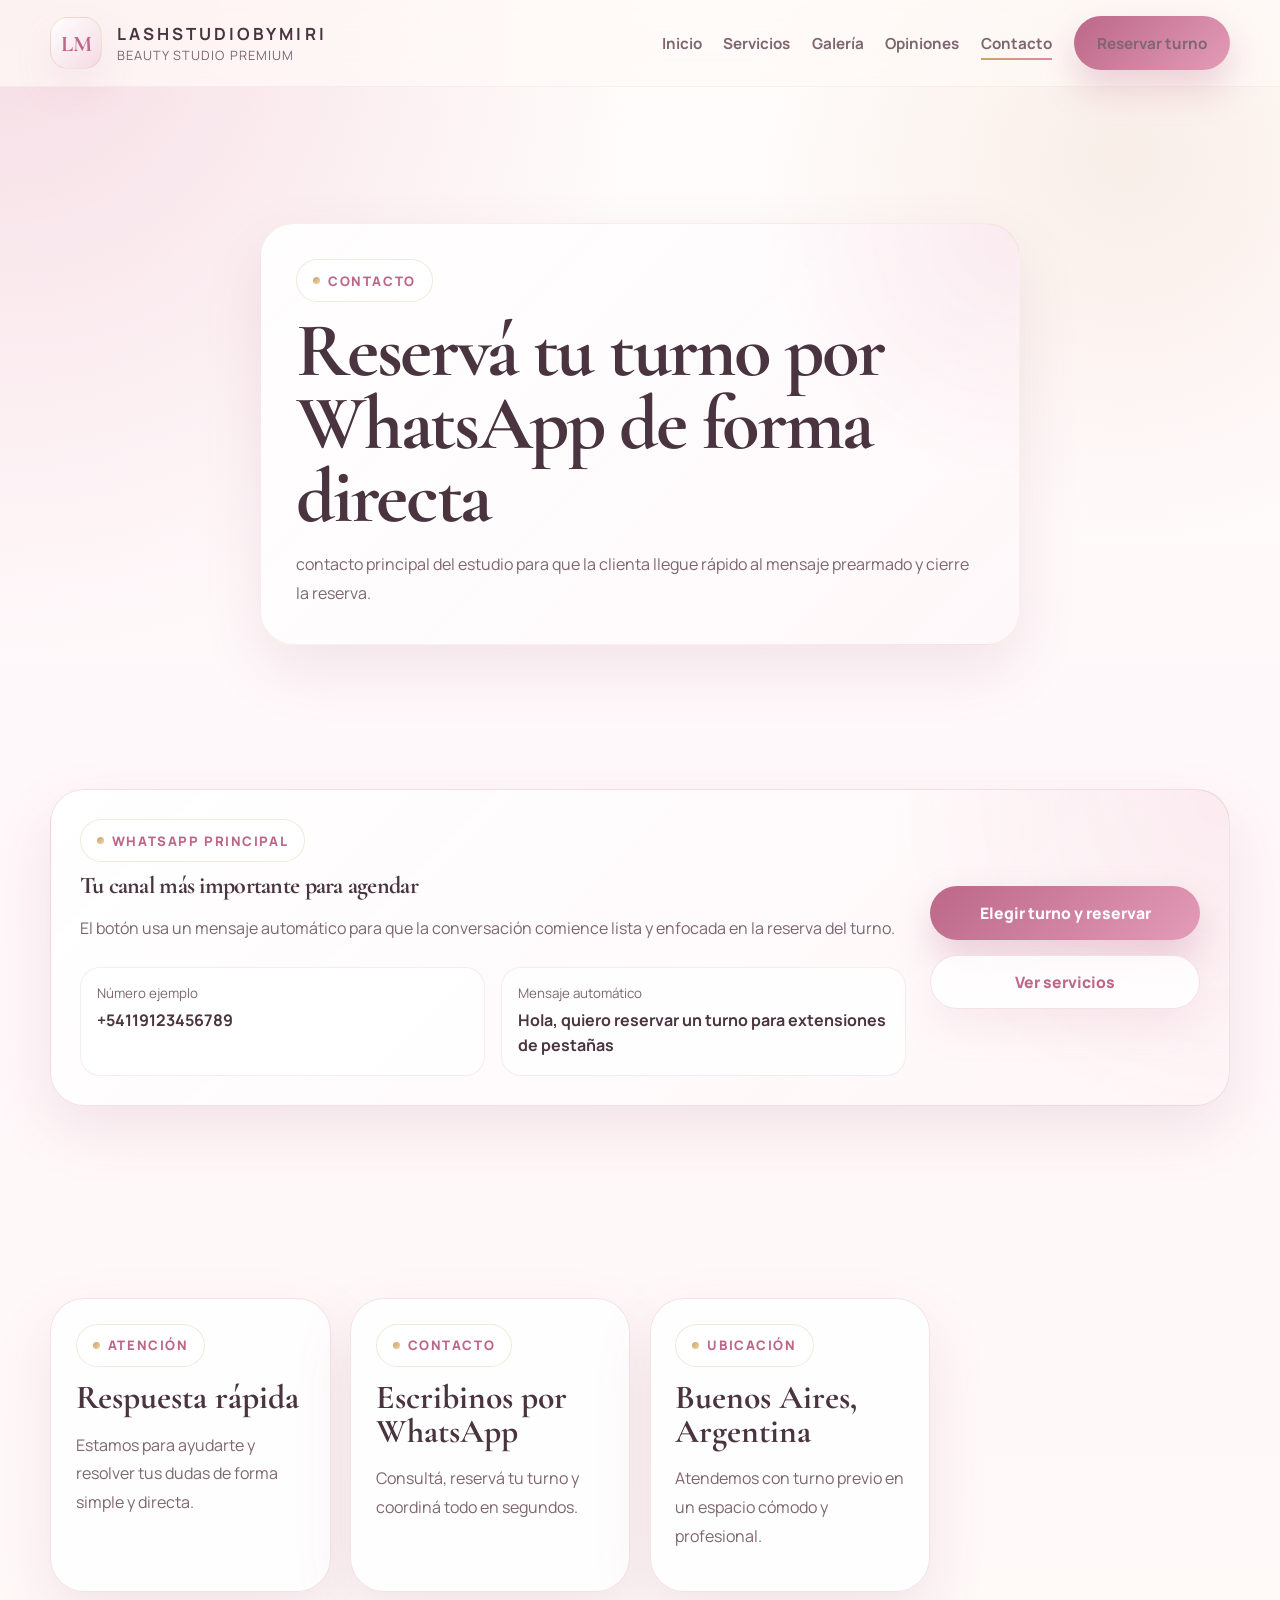
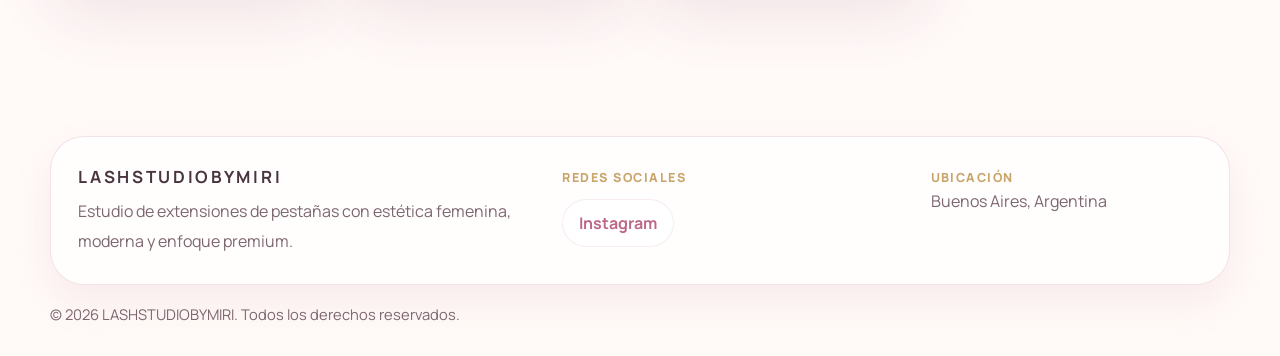
==== contacto.html @ 4b609d0f "Add files via upload" ====
<!DOCTYPE html>
<html lang="es">
<head>
  <meta charset="UTF-8">
  <meta name="viewport" content="width=device-width, initial-scale=1.0">
  <title>LASHSTUDIOBYMIRI | Contacto</title>
  <meta name="description" content="Contacto de LASHSTUDIOBYMIRI con WhatsApp, mensaje automático y datos editables.">
  <link rel="preconnect" href="https://fonts.googleapis.com">
  <link rel="preconnect" href="https://fonts.gstatic.com" crossorigin>
  <link href="https://fonts.googleapis.com/css2?family=Cormorant+Garamond:wght@500;600;700&family=Manrope:wght@400;500;600;700;800&display=swap" rel="stylesheet">
  <link rel="stylesheet" href="style.css">
</head>
<body data-page="contacto">
  <div class="site-shell">
    <header class="header">
      <div class="container header-bar">
        <a class="brand" href="index.html" aria-label="Ir al inicio de LASHSTUDIOBYMIRI">
          <span class="brand-mark">LM</span>
          <span class="brand-copy">
            <strong>LASHSTUDIOBYMIRI</strong>
            <small>Beauty studio premium</small>
          </span>
        </a>

        <button class="menu-toggle" type="button" aria-expanded="false" aria-controls="main-nav" aria-label="Abrir menú">
          <span></span>
          <span></span>
          <span></span>
        </button>

        <nav class="nav" id="main-nav">
          <a data-nav="inicio" href="index.html">Inicio</a>
          <a data-nav="servicios" href="servicios.html">Servicios</a>
          <a data-nav="galeria" href="galeria.html">Galería</a>
          <a data-nav="opiniones" href="opiniones.html">Opiniones</a>
          <a data-nav="contacto" href="contacto.html">Contacto</a>
          <a class="button button-primary" href="reservar.html">Reservar turno</a>
        </nav>
      </div>
    </header>

    <main>
      <section class="page-hero">
        <div class="container page-hero-content reveal">
          <span class="eyebrow">Contacto</span>
          <h1>Reservá tu turno por WhatsApp de forma directa</h1>
          <p>Esta página concentra el contacto principal del estudio para que la clienta llegue rápido al mensaje prearmado y cierre la reserva.</p>
        </div>
      </section>

      <section class="section">
        <div class="container">
          <div class="contact-card reveal">
            <div class="contact-copy">
              <span class="eyebrow">WhatsApp principal</span>
              <h2>Tu canal más importante para agendar</h2>
              <p>El botón usa un mensaje automático para que la conversación comience lista y enfocada en la reserva del turno.</p>
              <div class="contact-meta">
                <div>
                  <small>Número editable</small>
                  <strong id="display-number">+54 9 11 0000 0000</strong>
                </div>
                <div>
                  <small>Mensaje automático</small>
                  <strong>Hola, quiero reservar un turno para extensiones de pestañas</strong>
                </div>
              </div>
            </div>

            <div class="contact-actions">
              <a class="button button-primary" href="reservar.html">Elegir turno y reservar</a>
              <a class="button button-secondary" href="servicios.html">Ver servicios</a>
            </div>
          </div>
        </div>
      </section>

      <section class="section">
        <div class="container info-grid">
          <article class="info-card reveal">
            <span class="eyebrow">Atención</span>
            <h2>Respuesta simple y directa</h2>
            <p>La clienta llega a una única acción clara: escribir por WhatsApp para consultar o reservar.</p>
          </article>
          <article class="info-card reveal">
            <span class="eyebrow">Datos</span>
            <h2>Número editable</h2>
            <p>Cuando tengas tu número real, se cambia una sola vez en el archivo JavaScript y se actualiza en todo el sitio.</p>
          </article>
          <article class="info-card reveal">
            <span class="eyebrow">Ubicación</span>
            <h2>Buenos Aires, Argentina</h2>
            <p>Podés reemplazar este texto por tu dirección exacta o zona de atención cuando quieras.</p>
          </article>
        </div>
      </section>
    </main>

    <footer class="footer">
      <div class="container footer-grid">
        <div>
          <strong class="footer-brand">LASHSTUDIOBYMIRI</strong>
          <p>Estudio de extensiones de pestañas con estética femenina, moderna y enfoque premium.</p>
        </div>
        <div>
          <span class="footer-label">Redes sociales</span>
          <div class="social-links">
            <a href="https://www.instagram.com/lashstudio.miri?utm_source=ig_web_button_share_sheet&igsh=ZDNlZDc0MzIxNw==" target="_blank" rel="noreferrer">Instagram</a>
          </div>
        </div>
        <div>
          <span class="footer-label">Ubicación</span>
          <p>Buenos Aires, Argentina</p>
        </div>
      </div>
      <div class="container footer-bottom">
        <span>© 2026 LASHSTUDIOBYMIRI. Todos los derechos reservados.</span>
      </div>
    </footer>
  </div>

  <script src="script.js"></script>
</body>
</html>
---- style.css ----
:root {
  --background: #fffaf7;
  --background-soft: #fff5f7;
  --surface: rgba(255, 255, 255, 0.8);
  --surface-strong: #ffffff;
  --surface-soft: rgba(255, 246, 248, 0.88);
  --primary: #d98aa7;
  --primary-strong: #bc6788;
  --primary-soft: #f4d7e1;
  --nude: #f0d9cb;
  --nude-strong: #d5b4a3;
  --gold: #c9a56a;
  --gold-soft: rgba(201, 165, 106, 0.18);
  --text: #49343f;
  --muted: #7d6670;
  --border: rgba(188, 103, 136, 0.18);
  --shadow: 0 24px 60px rgba(146, 82, 106, 0.12);
  --shadow-soft: 0 18px 40px rgba(184, 112, 139, 0.1);
  --radius-xl: 34px;
  --radius-lg: 26px;
  --radius-md: 20px;
  --radius-sm: 16px;
  --container: 1180px;
}

* {
  box-sizing: border-box;
}

html {
  scroll-behavior: smooth;
}

body {
  margin: 0;
  font-family: "Manrope", Arial, sans-serif;
  color: var(--text);
  background:
    radial-gradient(circle at top left, rgba(244, 215, 225, 0.85), transparent 28%),
    radial-gradient(circle at right 12% top 8%, rgba(240, 217, 203, 0.4), transparent 18%),
    linear-gradient(180deg, #fffdfb 0%, #fff7fa 46%, #fffaf7 100%);
}

img {
  display: block;
  max-width: 100%;
}

a {
  color: inherit;
  text-decoration: none;
}

button,
input,
textarea,
select {
  font: inherit;
}

button {
  border: 0;
  background: none;
  cursor: pointer;
}

.site-shell {
  min-height: 100vh;
  overflow: hidden;
}

.container {
  width: min(calc(100% - 2rem), var(--container));
  margin: 0 auto;
}

.section {
  padding: 6rem 0;
  position: relative;
}

.reveal {
  opacity: 0;
  transform: translateY(32px);
  transition: opacity 0.8s ease, transform 0.8s ease;
}

.reveal.is-visible {
  opacity: 1;
  transform: translateY(0);
}

.eyebrow {
  display: inline-flex;
  align-items: center;
  gap: 0.5rem;
  padding: 0.72rem 1rem;
  border-radius: 999px;
  background: rgba(255, 255, 255, 0.68);
  border: 1px solid rgba(201, 165, 106, 0.24);
  color: var(--primary-strong);
  font-size: 0.82rem;
  font-weight: 800;
  letter-spacing: 0.12em;
  text-transform: uppercase;
  backdrop-filter: blur(10px);
}

.eyebrow::before {
  content: "";
  width: 7px;
  height: 7px;
  border-radius: 50%;
  background: linear-gradient(135deg, var(--gold) 0%, #f0d4a0 100%);
}

.section-heading {
  max-width: 700px;
  margin-bottom: 2.5rem;
}

.section-heading h2,
.hero-copy h1,
.hero-card h2,
.testimonials-header h3,
.about-copy h2,
.contact-copy h2 {
  margin: 0.8rem 0 1rem;
  font-family: "Cormorant Garamond", serif;
  font-weight: 700;
  line-height: 0.95;
  letter-spacing: -0.03em;
}

.section-heading h2 {
  font-size: clamp(2.2rem, 5vw, 4rem);
}

.section-heading p,
.hero-lead,
.hero-card p,
.service-card p,
.testimonial p,
.about-copy p,
.about-card p,
.contact-copy p,
.footer p {
  margin: 0;
  color: var(--muted);
  line-height: 1.85;
}

.button {
  display: inline-flex;
  align-items: center;
  justify-content: center;
  gap: 0.6rem;
  min-height: 54px;
  padding: 0.95rem 1.45rem;
  border-radius: 999px;
  font-size: 0.98rem;
  font-weight: 800;
  transition: transform 0.25s ease, box-shadow 0.25s ease, border-color 0.25s ease, background 0.25s ease;
}

.button:hover {
  transform: translateY(-3px);
}

.button-primary {
  color: #fff;
  background: linear-gradient(135deg, var(--primary-strong) 0%, #e39cb7 100%);
  box-shadow: 0 18px 36px rgba(188, 103, 136, 0.28);
}

.button-secondary {
  color: var(--primary-strong);
  background: rgba(255, 255, 255, 0.82);
  border: 1px solid var(--border);
  box-shadow: var(--shadow-soft);
}

.header {
  position: sticky;
  top: 0;
  z-index: 50;
  backdrop-filter: blur(18px);
  background: rgba(255, 250, 247, 0.72);
  border-bottom: 1px solid rgba(188, 103, 136, 0.08);
}

.header-bar {
  display: flex;
  align-items: center;
  justify-content: space-between;
  gap: 1.5rem;
  min-height: 86px;
}

.brand {
  display: inline-flex;
  align-items: center;
  gap: 0.95rem;
  flex-shrink: 0;
}

.brand-mark {
  width: 52px;
  height: 52px;
  border-radius: 18px;
  display: grid;
  place-items: center;
  background: linear-gradient(135deg, rgba(255, 255, 255, 0.9), rgba(244, 215, 225, 0.88));
  border: 1px solid rgba(201, 165, 106, 0.24);
  box-shadow: var(--shadow-soft);
  font-family: "Cormorant Garamond", serif;
  font-size: 1.4rem;
  font-weight: 700;
  color: var(--primary-strong);
}

.brand-copy {
  display: inline-flex;
  flex-direction: column;
  gap: 0.12rem;
}

.brand-copy strong {
  font-size: 1.05rem;
  letter-spacing: 0.18em;
}

.brand-copy small {
  color: var(--muted);
  font-size: 0.8rem;
  letter-spacing: 0.08em;
  text-transform: uppercase;
}

.nav {
  display: flex;
  align-items: center;
  gap: 1.35rem;
}

.nav a {
  position: relative;
  font-size: 0.95rem;
  font-weight: 700;
  color: var(--muted);
}

.nav > a:not(.button)::after {
  content: "";
  position: absolute;
  left: 0;
  bottom: -0.4rem;
  width: 100%;
  height: 2px;
  transform: scaleX(0);
  transform-origin: left;
  background: linear-gradient(90deg, var(--gold) 0%, var(--primary) 100%);
  transition: transform 0.25s ease;
}

.nav > a:not(.button):hover::after,
.nav > a:not(.button).active::after {
  transform: scaleX(1);
}

.menu-toggle {
  display: none;
  width: 52px;
  height: 52px;
  border-radius: 18px;
  align-items: center;
  justify-content: center;
  flex-direction: column;
  gap: 0.28rem;
  background: rgba(255, 255, 255, 0.82);
  border: 1px solid var(--border);
  box-shadow: var(--shadow-soft);
}

.menu-toggle span {
  width: 18px;
  height: 2px;
  border-radius: 999px;
  background: var(--text);
  transition: transform 0.25s ease, opacity 0.25s ease;
}

.menu-toggle.is-open span:nth-child(1) {
  transform: translateY(6px) rotate(45deg);
}

.menu-toggle.is-open span:nth-child(2) {
  opacity: 0;
}

.menu-toggle.is-open span:nth-child(3) {
  transform: translateY(-6px) rotate(-45deg);
}

.hero {
  min-height: 100vh;
  display: flex;
  align-items: center;
  padding: 8rem 0 5rem;
  position: relative;
  overflow: hidden;
}

.hero-collage {
  position: absolute;
  inset: 0;
  display: grid;
  grid-template-columns: repeat(3, 1fr);
  grid-template-rows: repeat(2, 1fr);
  gap: 2px;
  background-color: #27171f;
}

.collage-item {
  background-size: cover;
  background-position: center;
  background-repeat: no-repeat;
  transition: transform 0.3s ease;
  position: relative;
  filter: sepia(0.2) saturate(1.1) brightness(0.9);
}

.collage-item-1 { grid-column: span 1; grid-row: span 1; background-image: url("https://images.unsplash.com/photo-1519415943484-9fa1873496d4?auto=format&fit=crop&w=800&q=80"); }
.collage-item-2 { grid-column: span 1; grid-row: span 1; background-image: url("https://images.unsplash.com/photo-1517841905240-472988babdf9?auto=format&fit=crop&w=800&q=80"); }
.collage-item-3 { grid-column: span 1; grid-row: span 2; background-image: url("https://images.unsplash.com/photo-1515377905703-c4788e51af15?auto=format&fit=crop&w=800&q=80"); }
.collage-item-4 { grid-column: span 1; grid-row: span 1; background-image: url("https://images.unsplash.com/photo-1515886657613-9f3515b0c78f?auto=format&fit=crop&w=800&q=80"); }
.collage-item-5 { grid-column: span 1; grid-row: span 1; background-image: url("https://images.unsplash.com/photo-1487412912498-0447578fcca8?auto=format&fit=crop&w=800&q=80"); }
.collage-item-6 { grid-column: span 1; grid-row: span 1; background-image: url("https://images.unsplash.com/photo-1526047932273-341f2a7631f9?auto=format&fit=crop&w=800&q=80"); }

/* Diseño móvil del collage */
@media (max-width: 860px) {
  .hero-collage {
    grid-template-columns: 1fr 1fr;
    grid-template-rows: repeat(3, 1fr);
  }
  .collage-item-3 { grid-column: span 1; grid-row: span 1; }
  .collage-item-6 { display: none; }
}

.hero-overlay {
  position: absolute;
  inset: 0;
  background: linear-gradient(90deg, rgba(39, 23, 31, 0.75) 0%, rgba(39, 23, 31, 0.5) 45%, rgba(39, 23, 31, 0.3) 100%);
  z-index: 1;
}

.editing-mode .hero-overlay,
.editing-mode .hero::after {
  pointer-events: none;
}

.hero::after {
  content: "";
  position: absolute;
  inset: auto 0 0;
  height: 180px;
  background: linear-gradient(180deg, rgba(255, 250, 247, 0) 0%, var(--background) 100%);
  z-index: 2;
}

.hero-layout {
  width: min(calc(100% - 2rem), var(--container));
  position: relative;
  z-index: 3;
  display: grid;
  grid-template-columns: minmax(0, 1.05fr) minmax(360px, 0.95fr);
  gap: 2rem;
  align-items: center;
}

.hero-copy {
  color: #ffffff;
  max-width: 650px;
}

.hero-copy .eyebrow {
  color: #fff7fb;
  background: rgba(255, 255, 255, 0.12);
  border-color: rgba(255, 255, 255, 0.18);
}

.hero-copy h1 {
  font-size: clamp(3rem, 7vw, 6rem);
}

.hero-lead {
  font-size: 1.06rem;
  color: rgba(255, 247, 252, 0.9);
  max-width: 620px;
}

.hero-actions {
  display: flex;
  gap: 0.9rem;
  flex-wrap: wrap;
  margin: 2rem 0;
}

.hero-highlights {
  display: grid;
  grid-template-columns: repeat(3, minmax(0, 1fr));
  gap: 1rem;
}

.hero-highlights article,
.hero-card {
  backdrop-filter: blur(12px);
}

.hero-highlights article {
  padding: 1.2rem;
  border-radius: var(--radius-md);
  background: rgba(255, 255, 255, 0.12);
  border: 1px solid rgba(255, 255, 255, 0.14);
  box-shadow: 0 16px 36px rgba(26, 12, 18, 0.12);
}

.hero-highlights strong {
  display: block;
  margin-bottom: 0.35rem;
  font-size: 1rem;
}

.hero-highlights span {
  color: rgba(255, 245, 249, 0.88);
  line-height: 1.65;
  font-size: 0.92rem;
}

.hero-panel {
  display: flex;
  justify-content: flex-end;
}

.card-glass {
  width: min(100%, 470px);
  padding: 1.6rem;
  border-radius: var(--radius-xl);
  background: rgba(255, 251, 253, 0.76);
  border: 1px solid rgba(255, 255, 255, 0.58);
  box-shadow: 0 30px 80px rgba(61, 34, 45, 0.18);
}

.card-kicker,
.service-tag,
.mini-label,
.footer-label {
  display: inline-flex;
  align-items: center;
  gap: 0.45rem;
  color: var(--gold);
  font-size: 0.78rem;
  font-weight: 800;
  letter-spacing: 0.12em;
  text-transform: uppercase;
}

.hero-card h2 {
  font-size: clamp(2rem, 4vw, 3.1rem);
}

.hero-card-grid {
  display: grid;
  grid-template-columns: repeat(2, minmax(0, 1fr));
  gap: 1rem;
  margin-top: 1.5rem;
}

.hero-card-grid div {
  padding: 1rem;
  border-radius: var(--radius-md);
  background: rgba(255, 255, 255, 0.82);
  border: 1px solid rgba(188, 103, 136, 0.1);
}

.hero-card-grid strong {
  display: block;
  margin-bottom: 0.3rem;
  font-size: 1.1rem;
  color: var(--primary-strong);
}

.hero-card-grid span {
  color: var(--muted);
  line-height: 1.6;
  font-size: 0.92rem;
}

.services-grid {
  display: grid;
  grid-template-columns: repeat(4, minmax(0, 1fr));
  gap: 1.25rem;
}

.service-card,
.testimonial,
.about-card,
.contact-card,
.testimonials-card {
  border-radius: var(--radius-xl);
  background: rgba(255, 255, 255, 0.84);
  border: 1px solid var(--border);
  box-shadow: var(--shadow);
}

.service-card {
  padding: 1.6rem;
  display: flex;
  flex-direction: column;
  gap: 1rem;
  min-height: 100%;
  transition: transform 0.25s ease, box-shadow 0.25s ease, border-color 0.25s ease;
}

.service-card:hover,
.gallery-item:hover,
.about-card:hover {
  transform: translateY(-6px);
  box-shadow: 0 28px 56px rgba(146, 82, 106, 0.16);
}

.service-card h3,
.about-card h3 {
  margin: 0;
  font-family: "Cormorant Garamond", serif;
  font-size: 2rem;
  line-height: 1.1;
  overflow-wrap: break-word;
  word-wrap: break-word;
  hyphens: auto;
}

.service-price {
  margin-top: auto;
  font-size: 2rem;
  font-family: "Cormorant Garamond", serif;
  color: var(--primary-strong);
}

.gallery-section {
  background: linear-gradient(180deg, rgba(255, 246, 248, 0.36) 0%, rgba(255, 250, 247, 0) 100%);
}

.gallery-grid {
  display: grid;
  grid-template-columns: repeat(4, minmax(0, 1fr));
  grid-auto-rows: 220px;
  gap: 1rem;
}

.gallery-item {
  position: relative;
  overflow: hidden;
  border-radius: 28px;
  border: 1px solid rgba(201, 165, 106, 0.14);
  box-shadow: var(--shadow-soft);
  transition: transform 0.3s ease, box-shadow 0.3s ease;
}

.gallery-item img {
  width: 100%;
  height: 100%;
  object-fit: cover;
  transition: transform 0.45s ease;
}

.gallery-item::after {
  content: "";
  position: absolute;
  inset: 0;
  background: linear-gradient(180deg, rgba(42, 25, 33, 0.04), rgba(42, 25, 33, 0.56));
}

.gallery-item figcaption {
  position: absolute;
  left: 1.2rem;
  bottom: 1.2rem;
  z-index: 1;
  color: #ffffff;
  font-weight: 700;
  letter-spacing: 0.04em;
}

.gallery-item:hover img {
  transform: scale(1.06);
}

.gallery-tall {
  grid-row: span 2;
}

.gallery-wide {
  grid-column: span 2;
}

.opinions-section {
  padding-top: 5rem;
}

.testimonials-card {
  padding: 1.5rem;
  overflow: hidden;
}

.testimonials-header {
  display: flex;
  align-items: end;
  justify-content: space-between;
  gap: 1rem;
  margin-bottom: 1.5rem;
}

.testimonials-header h3 {
  font-size: clamp(2rem, 4vw, 3rem);
}

.slider-controls {
  display: flex;
  gap: 0.75rem;
}

.slider-button {
  width: 52px;
  height: 52px;
  border-radius: 18px;
  background: rgba(255, 255, 255, 0.88);
  border: 1px solid var(--border);
  color: var(--primary-strong);
  box-shadow: var(--shadow-soft);
  font-size: 1.2rem;
}

.testimonials-viewport {
  overflow: hidden;
}

.testimonials-track {
  display: grid;
  grid-auto-flow: column;
  grid-auto-columns: calc((100% - 2rem) / 3);
  gap: 1rem;
  transition: transform 0.45s ease;
}

.testimonial {
  padding: 1.45rem;
  min-height: 100%;
}

.testimonial p {
  margin-bottom: 1rem;
  color: var(--text);
}

.testimonial strong {
  color: var(--primary-strong);
  font-size: 1rem;
}

.about-grid {
  display: grid;
  grid-template-columns: 0.9fr 1.1fr;
  gap: 1.4rem;
  align-items: start;
}

.about-features {
  display: grid;
  grid-template-columns: repeat(3, minmax(0, 1fr));
  gap: 1rem;
}

.about-card {
  padding: 1.6rem;
  display: flex;
  flex-direction: column;
  gap: 0.8rem;
  min-height: 100%;
  transition: transform 0.25s ease, box-shadow 0.25s ease;
}

.contact-section {
  padding-top: 4rem;
}

.contact-card {
  display: grid;
  grid-template-columns: 1fr auto;
  gap: 1.5rem;
  align-items: center;
  padding: 1.8rem;
  background:
    radial-gradient(circle at top right, rgba(244, 215, 225, 0.4), transparent 28%),
    linear-gradient(135deg, rgba(255, 255, 255, 0.92), rgba(255, 245, 247, 0.9));
}

.contact-meta {
  display: grid;
  grid-template-columns: repeat(2, minmax(0, 1fr));
  gap: 1rem;
  margin-top: 1.5rem;
}

.contact-meta div {
  padding: 1rem;
  border-radius: var(--radius-md);
  background: rgba(255, 255, 255, 0.78);
  border: 1px solid rgba(188, 103, 136, 0.12);
}

.contact-meta small {
  display: block;
  margin-bottom: 0.35rem;
  color: var(--muted);
}

.contact-meta strong {
  display: block;
  line-height: 1.6;
}

.contact-actions {
  display: flex;
  flex-direction: column;
  gap: 0.9rem;
  min-width: 270px;
}

.footer {
  padding: 3rem 0 2rem;
}

.footer-grid {
  display: grid;
  grid-template-columns: 1.2fr 0.9fr 0.7fr;
  gap: 1.2rem;
  padding: 1.7rem;
  border-radius: var(--radius-xl);
  background: rgba(255, 255, 255, 0.78);
  border: 1px solid var(--border);
  box-shadow: var(--shadow-soft);
}

.footer-brand {
  display: block;
  margin-bottom: 0.6rem;
  font-size: 1.05rem;
  letter-spacing: 0.16em;
}

.social-links {
  display: flex;
  flex-wrap: wrap;
  gap: 0.75rem;
  margin-top: 0.75rem;
}

.social-links a {
  padding: 0.75rem 1rem;
  border-radius: 999px;
  background: rgba(255, 255, 255, 0.88);
  border: 1px solid rgba(188, 103, 136, 0.12);
  color: var(--primary-strong);
  font-weight: 700;
}

.footer-bottom {
  padding-top: 1.2rem;
  color: var(--muted);
  font-size: 0.92rem;
}

.page-hero {
  padding: 8.5rem 0 3rem;
}

.page-hero-content {
  max-width: 760px;
  padding: 2.2rem;
  border-radius: var(--radius-xl);
  background:
    radial-gradient(circle at top right, rgba(244, 215, 225, 0.45), transparent 30%),
    linear-gradient(135deg, rgba(255, 255, 255, 0.92), rgba(255, 247, 249, 0.9));
  border: 1px solid rgba(201, 165, 106, 0.14);
  box-shadow: var(--shadow);
}

.page-hero-content h1 {
  margin: 0.8rem 0 1rem;
  font-family: "Cormorant Garamond", serif;
  font-size: clamp(2.5rem, 6vw, 4.8rem);
  line-height: 0.95;
  letter-spacing: -0.03em;
}

.page-hero-content p {
  margin: 0;
  color: var(--muted);
  line-height: 1.85;
}

.page-links-grid,
.info-grid,
.stats-grid {
  display: grid;
  gap: 1.2rem;
}

.page-links-grid,
.info-grid {
  grid-template-columns: repeat(4, minmax(0, 1fr));
}

.page-link-card,
.info-card,
.stat-card {
  padding: 1.55rem;
  border-radius: var(--radius-xl);
  background: rgba(255, 255, 255, 0.84);
  border: 1px solid var(--border);
  box-shadow: var(--shadow);
}

.page-link-card {
  display: flex;
  flex-direction: column;
  gap: 1rem;
}

.page-link-card h3,
.info-card h2 {
  margin: 0;
  font-family: "Cormorant Garamond", serif;
  line-height: 1;
}

.page-link-card h3 {
  font-size: 2rem;
}

.info-card h2 {
  margin-top: 0.9rem;
  font-size: 2.1rem;
}

.page-link-card p,
.info-card p,
.stat-card span {
  color: var(--muted);
  line-height: 1.8;
}

.gallery-grid-expanded {
  grid-auto-rows: 260px;
}

.stats-grid {
  grid-template-columns: repeat(3, minmax(0, 1fr));
}

.stat-card {
  text-align: center;
}

.stat-card strong {
  display: block;
  margin-bottom: 0.4rem;
  font-family: "Cormorant Garamond", serif;
  font-size: 2.6rem;
  color: var(--primary-strong);
}

/* Estilos del Calendario de Reservas */
.booking-container {
  max-width: 900px;
  margin: 0 auto;
  display: grid;
  grid-template-columns: 1fr 1fr;
  gap: 2rem;
  align-items: start;
}

.calendar-wrapper, .slots-wrapper, .booking-summary {
  background: rgba(255, 255, 255, 0.84);
  border: 1px solid var(--border);
  border-radius: var(--radius-xl);
  padding: 2rem;
  box-shadow: var(--shadow);
}

.calendar-header {
  display: flex;
  justify-content: space-between;
  align-items: center;
  margin-bottom: 1.5rem;
}

.calendar-header h2 {
  font-family: "Cormorant Garamond", serif;
  font-size: 1.8rem;
  margin: 0;
}

.calendar-header button {
  width: 40px;
  height: 40px;
  border-radius: 50%;
  background: var(--surface-soft);
  border: 1px solid var(--border);
  color: var(--primary-strong);
  font-weight: bold;
  transition: all 0.2s;
}

.calendar-header button:hover {
  background: var(--primary-soft);
  color: white;
}

.calendar-grid {
  display: grid;
  grid-template-columns: repeat(7, 1fr);
  gap: 0.5rem;
  text-align: center;
}

.calendar-day-head {
  font-weight: 800;
  font-size: 0.75rem;
  color: var(--muted);
  text-transform: uppercase;
  padding-bottom: 0.5rem;
}

.calendar-day {
  aspect-ratio: 1;
  display: flex;
  align-items: center;
  justify-content: center;
  border-radius: 12px;
  cursor: pointer;
  font-weight: 600;
  transition: all 0.2s;
  border: 1px solid transparent;
}

.calendar-day:hover:not(.empty):not(.disabled) {
  background: var(--primary-soft);
  border-color: var(--primary);
}

.calendar-day.selected {
  background: var(--primary-strong);
  color: white;
}

.calendar-day.disabled {
  color: #ccc;
  cursor: not-allowed;
  opacity: 0.5;
}

.calendar-day.today {
  border-color: var(--gold);
  color: var(--gold);
}

.slots-grid {
  display: grid;
  grid-template-columns: repeat(auto-fill, minmax(100px, 1fr));
  gap: 0.75rem;
  margin-top: 1rem;
}

.slot-button {
  padding: 0.75rem;
  border-radius: 12px;
  background: white;
  border: 1px solid var(--border);
  text-align: center;
  font-weight: 700;
  transition: all 0.2s;
}

.slot-button:hover:not(.booked) {
  border-color: var(--primary);
  background: var(--primary-soft);
}

.slot-button.selected {
  background: var(--primary-strong);
  color: white;
  border-color: var(--primary-strong);
}

.slot-button.booked {
  background: #eee;
  color: #999;
  cursor: not-allowed;
  text-decoration: line-through;
  border-color: #ddd;
}

.booking-summary {
  grid-column: span 2;
  margin-top: 2rem;
  text-align: center;
}

.summary-note {
  font-style: italic;
  margin: 1rem 0;
  font-size: 0.9rem;
}

@media (max-width: 860px) {
  .booking-container {
    grid-template-columns: 1fr;
  }
  .booking-summary {
    grid-column: span 1;
  }
}

/* --- Panel de Administración MiriAdmin --- */
.admin-overlay {
  position: fixed;
  inset: 0;
  background: rgba(0, 0, 0, 0.85);
  backdrop-filter: blur(10px);
  z-index: 1000;
  display: none; /* Se activa con el comando */
  align-items: center;
  justify-content: center;
  padding: 2rem;
}

.admin-modal {
  background: white;
  width: min(100%, 800px);
  max-height: 90vh;
  border-radius: var(--radius-xl);
  padding: 2.5rem;
  overflow-y: auto;
  position: relative;
  box-shadow: 0 40px 100px rgba(0,0,0,0.5);
}

.admin-close {
  position: absolute;
  top: 1.5rem;
  right: 1.5rem;
  font-size: 2rem;
  color: var(--muted);
  cursor: pointer;
}

.admin-modal h2 {
  font-family: "Cormorant Garamond", serif;
  font-size: 2.5rem;
  margin-bottom: 2rem;
  color: var(--primary-strong);
  border-bottom: 1px solid var(--border);
  padding-bottom: 1rem;
}

.admin-section {
  margin-bottom: 3rem;
}

.admin-section h3 {
  font-size: 1.2rem;
  margin-bottom: 1.5rem;
  display: flex;
  align-items: center;
  gap: 0.5rem;
}

.admin-grid {
  display: grid;
  grid-template-columns: repeat(auto-fill, minmax(250px, 1fr));
  gap: 1.5rem;
}

.admin-field {
  display: flex;
  flex-direction: column;
  gap: 0.5rem;
}

.admin-field label {
  font-weight: 700;
  font-size: 0.9rem;
  color: var(--muted);
}

.admin-field input {
  padding: 0.8rem 1rem;
  border-radius: 12px;
  border: 1px solid var(--border);
  font-size: 1rem;
}

.admin-table-wrapper {
  overflow-x: auto;
}

.admin-table {
  width: 100%;
  border-collapse: collapse;
  margin-top: 1rem;
}

.admin-table th, .admin-table td {
  padding: 1rem;
  text-align: left;
  border-bottom: 1px solid #eee;
}

.admin-table th {
  font-weight: 800;
  color: var(--muted);
  font-size: 0.85rem;
  text-transform: uppercase;
}

.btn-admin {
  padding: 0.6rem 1rem;
  border-radius: 8px;
  font-size: 0.85rem;
  font-weight: 700;
  cursor: pointer;
  transition: all 0.2s;
}

.btn-delete {
  background: #fff0f0;
  color: #e53e3e;
  border: 1px solid #feb2b2;
}

.btn-delete:hover {
  background: #e53e3e;
  color: white;
}

.btn-save-all {
  margin-top: 1rem;
  width: 100%;
}

@media (max-width: 640px) {
  .admin-modal {
    padding: 1.5rem;
  }
}

/* --- Edición Visual MiriAdmin --- */
.editing-mode [contenteditable="true"] {
  outline: 1px dashed rgba(217, 138, 167, 0.4) !important;
  outline-offset: 1px !important;
  background: rgba(217, 138, 167, 0.03) !important;
  cursor: text !important;
  display: inline-block !important;
  min-width: 10px !important;
  transition: background 0.2s ease;
}

.editing-mode [contenteditable="true"]:hover {
  background: rgba(217, 138, 167, 0.08) !important;
  outline-color: var(--primary) !important;
}

.editing-mode [contenteditable="true"]:focus {
  outline: 1px solid var(--primary) !important;
  background: white !important;
  box-shadow: 0 4px 12px rgba(217, 138, 167, 0.15) !important;
}

/* Forzar que NO se vea nada si no hay .editing-mode */
body.editing-mode .editable-img[data-edit-hint] {
  position: relative;
  cursor: pointer;
}

body.editing-mode .editable-img[data-edit-hint]::after {
  content: attr(data-edit-hint);
  position: absolute;
  top: 50%;
  left: 50%;
  transform: translate(-50%, -50%);
  background: rgba(217, 138, 167, 0.9);
  color: white;
  padding: 0.6rem 1.2rem;
  border-radius: 999px;
  font-size: 0.9rem;
  font-weight: 800;
  z-index: 100;
  pointer-events: none;
  opacity: 0.5;
  transition: opacity 0.3s ease;
  white-space: nowrap;
}

.editing-mode .collage-item:hover {
  transform: scale(0.98);
  outline: 2px solid var(--primary);
  z-index: 10;
}

body.editing-mode .editable-img[data-edit-hint]:hover::after {
  opacity: 1;
}

body.editing-mode .hero.editable-img[data-edit-hint]::after,
body.editing-mode .page-hero.editable-img[data-edit-hint]::after {
  top: 80px;
  left: 50%;
  transform: translateX(-50%);
}

body:not(.editing-mode) [contenteditable="true"],
body:not(.editing-mode) [contenteditable="false"],
body:not(.editing-mode) [contenteditable],
body:not(.editing-mode) .editable-img {
  outline: none !important;
  border: none !important;
  background: transparent !important;
  box-shadow: none !important;
  cursor: inherit !important;
}

/* Específicamente para el cuadro rosa que mencionas */
body:not(.editing-mode) .about-card h3,
body:not(.editing-mode) .service-card h3,
body:not(.editing-mode) h1,
body:not(.editing-mode) h2,
body:not(.editing-mode) h3 {
  outline: none !important;
  border: none !important;
}

.editing-mode .brand-copy strong[contenteditable="true"], 
.editing-mode .brand-copy small[contenteditable="true"] {
  display: block !important;
}

.editable-img {
  position: relative;
}

.editing-mode .editable-img {
  cursor: pointer !important;
  outline: 1px dashed var(--primary) !important;
  outline-offset: -2px !important;
}

.editing-mode .hero-backdrop::after,
.editing-mode .gallery-item::before {
  content: "📷";
  position: absolute;
  top: 10px;
  right: 10px;
  background: rgba(255, 255, 255, 0.9);
  color: var(--primary-strong);
  width: 32px;
  height: 32px;
  border-radius: 50%;
  display: flex;
  align-items: center;
  justify-content: center;
  font-size: 1rem;
  z-index: 10;
  pointer-events: none;
  box-shadow: 0 4px 8px rgba(0,0,0,0.1);
}

.editing-mode .editable-img::after {
  content: "✎";
  position: absolute;
  top: 5px;
  right: 5px;
  background: var(--primary);
  color: white;
  width: 24px;
  height: 24px;
  border-radius: 50%;
  display: flex;
  align-items: center;
  justify-content: center;
  font-size: 0.7rem;
  opacity: 1;
  z-index: 10;
}

.admin-alert span {
  font-size: 0.95rem;
}

.admin-alert button {
  padding: 0.6rem 1.4rem;
  border-radius: 999px;
  font-size: 0.9rem;
  font-weight: 800;
  transition: all 0.2s;
}

.btn-save-visual {
  background: var(--primary);
  color: white;
}

.btn-save-visual:hover {
  background: var(--primary-strong);
  transform: scale(1.05);
}

.btn-cancel-visual {
  background: rgba(255,255,255,0.1);
  color: white;
  border: 1px solid rgba(255,255,255,0.3);
}

.btn-cancel-visual:hover {
  background: rgba(255,255,255,0.2);
}

@media (max-width: 1120px) {
  .hero-layout,
  .about-grid,
  .contact-card,
  .footer-grid {
    grid-template-columns: 1fr;
  }

  .page-links-grid,
  .info-grid {
    grid-template-columns: repeat(2, minmax(0, 1fr));
  }

  .services-grid,
  .about-features {
    grid-template-columns: repeat(2, minmax(0, 1fr));
  }

  .gallery-grid {
    grid-template-columns: repeat(2, minmax(0, 1fr));
    grid-auto-rows: 240px;
  }

  .gallery-wide,
  .gallery-tall {
    grid-column: span 1;
    grid-row: span 1;
  }

  .testimonials-track {
    grid-auto-columns: calc((100% - 1rem) / 2);
  }

  .contact-actions {
    min-width: 0;
    flex-direction: row;
    flex-wrap: wrap;
  }
}

@media (max-width: 860px) {
  .service-card h3,
  .about-card h3 {
    font-size: 1.75rem;
  }
  .menu-toggle {
    display: inline-flex;
  }

  .nav {
    position: absolute;
    left: 1rem;
    right: 1rem;
    top: calc(100% + 0.75rem);
    padding: 1rem;
    border-radius: 26px;
    background: rgba(255, 255, 255, 0.96);
    border: 1px solid var(--border);
    box-shadow: var(--shadow);
    flex-direction: column;
    align-items: stretch;
    gap: 0.9rem;
    opacity: 0;
    pointer-events: none;
    transform: translateY(-12px);
    transition: opacity 0.25s ease, transform 0.25s ease;
  }

  .nav.is-open {
    opacity: 1;
    pointer-events: auto;
    transform: translateY(0);
  }

  .nav .button {
    width: 100%;
  }

  .hero {
    min-height: auto;
    padding-top: 7rem;
  }

  .hero-layout {
    grid-template-columns: 1fr;
  }

  .hero-highlights,
  .contact-meta,
  .stats-grid {
    grid-template-columns: 1fr;
  }

  .testimonials-track {
    grid-auto-columns: 100%;
  }
}

@media (max-width: 640px) {
  .section {
    padding: 4.5rem 0;
  }

  .header-bar {
    min-height: 76px;
  }

  .brand-copy strong {
    font-size: 0.92rem;
    letter-spacing: 0.12em;
  }

  .hero-copy h1 {
    font-size: clamp(2.8rem, 16vw, 4.2rem);
  }

  .hero-actions,
  .contact-actions {
    flex-direction: column;
  }

  .button {
    width: 100%;
  }

  .hero-card-grid,
  .services-grid,
  .about-features,
  .gallery-grid,
  .page-links-grid,
  .info-grid {
    grid-template-columns: 1fr;
  }

  .gallery-grid {
    grid-auto-rows: 240px;
  }

  .testimonials-card,
  .contact-card,
  .footer-grid {
    padding: 1.25rem;
  }

  .slider-controls {
    width: 100%;
    justify-content: flex-start;
  }
}
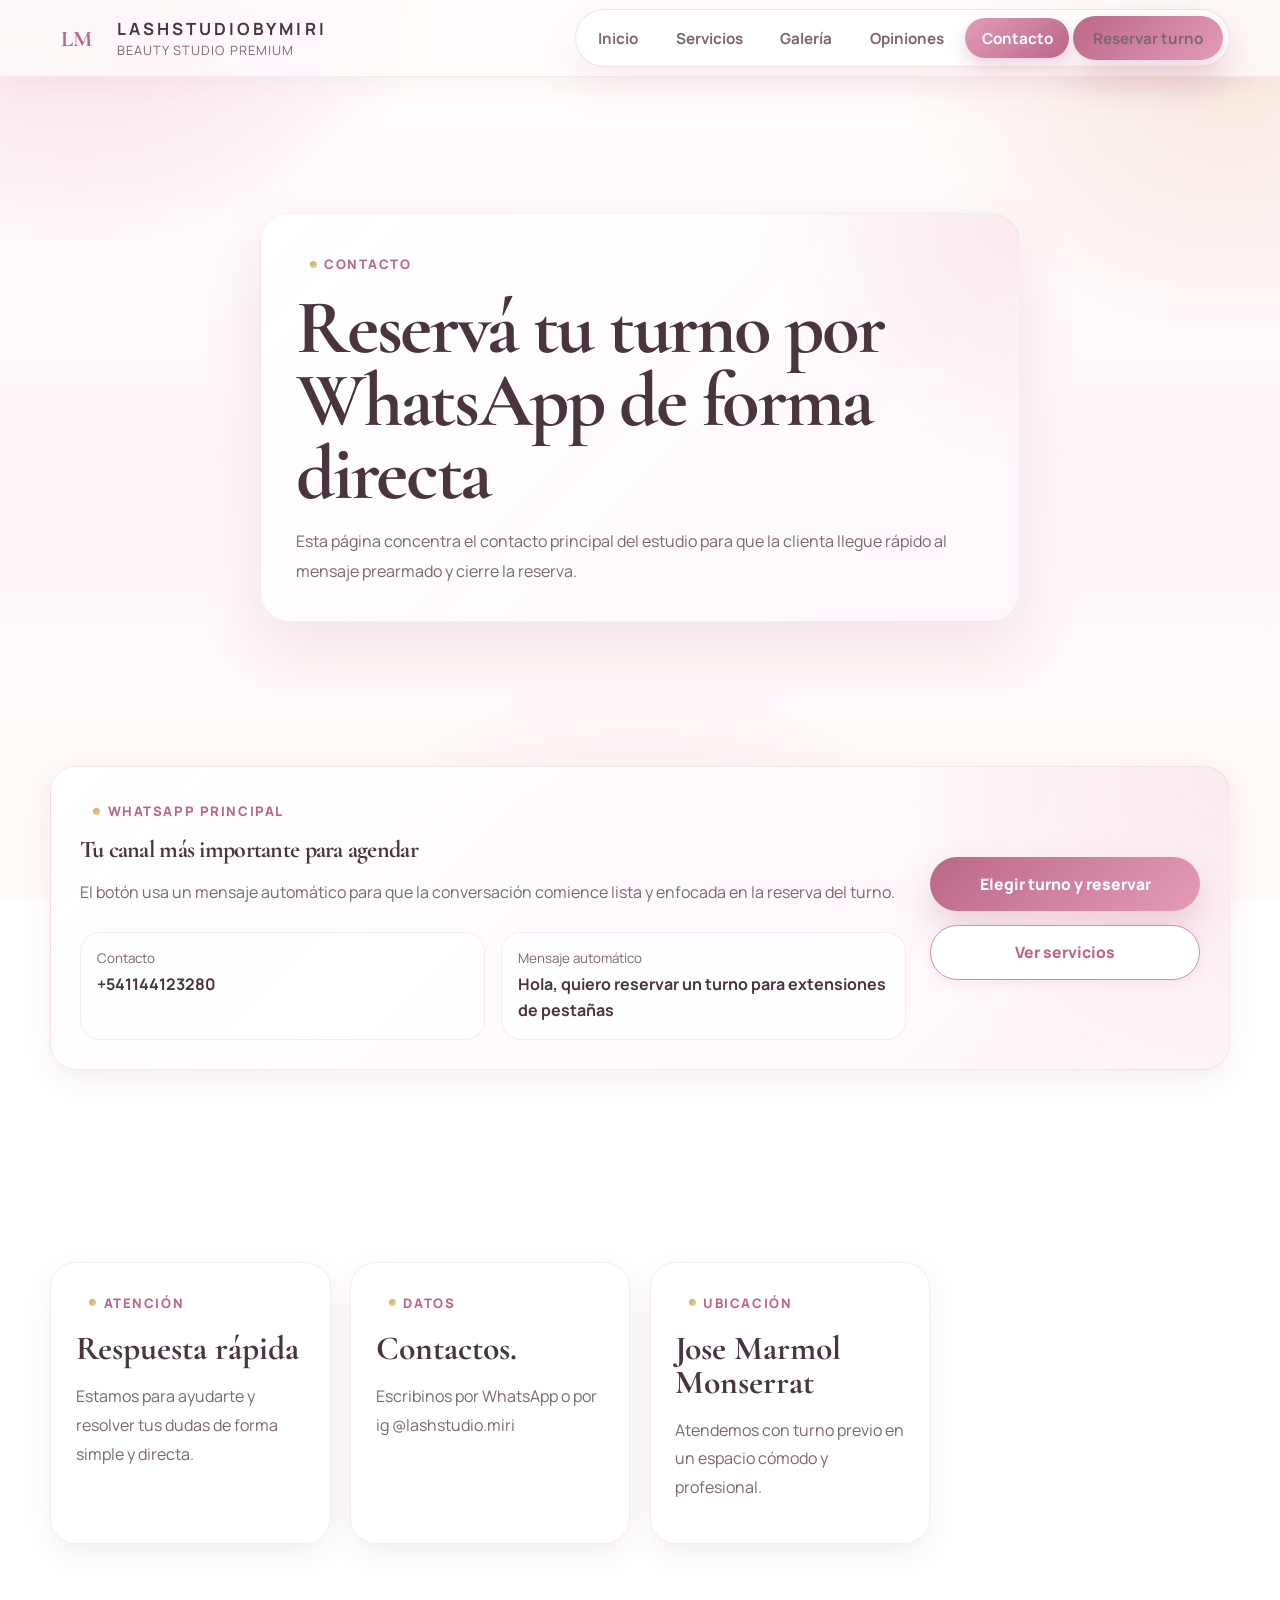
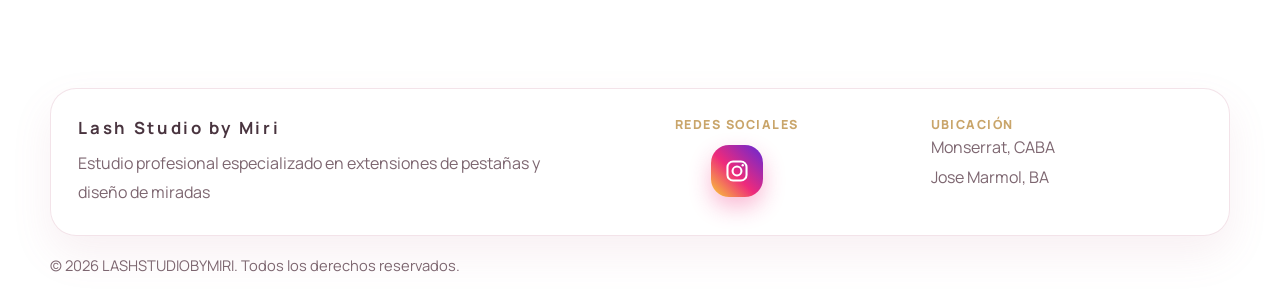
==== commit 058256e2: "Add files via upload" ====
--- a/contacto.html
+++ b/contacto.html
@@ -8,7 +8,8 @@
   <link rel="preconnect" href="https://fonts.googleapis.com">
   <link rel="preconnect" href="https://fonts.gstatic.com" crossorigin>
   <link href="https://fonts.googleapis.com/css2?family=Cormorant+Garamond:wght@500;600;700&family=Manrope:wght@400;500;600;700;800&display=swap" rel="stylesheet">
-  <link rel="stylesheet" href="style.css">
+  <link rel="stylesheet" href="style.css?v=20260929">
+  <link rel="stylesheet" href="app.css?v=20260929">
 </head>
 <body data-page="contacto">
   <div class="site-shell">
@@ -105,7 +106,7 @@
         <div>
           <span class="footer-label">Redes sociales</span>
           <div class="social-links">
-            <a href="https://www.instagram.com/lashstudio.miri?utm_source=ig_web_button_share_sheet&igsh=ZDNlZDc0MzIxNw==" target="_blank" rel="noreferrer">Instagram</a>
+            <a class="social-icon" href="https://www.instagram.com/lashstudio.miri?utm_source=ig_web_button_share_sheet&igsh=ZDNlZDc0MzIxNw==" target="_blank" rel="noreferrer" aria-label="Instagram" title="Instagram"><svg viewBox="0 0 24 24" aria-hidden="true"><rect x="3.2" y="3.2" width="17.6" height="17.6" rx="5.2"/><circle cx="12" cy="12" r="4.1"/><circle class="ig-dot" cx="17.3" cy="6.7" r="1.1"/></svg></a>
           </div>
         </div>
         <div>
@@ -119,6 +120,6 @@
     </footer>
   </div>
 
-  <script src="script.js"></script>
+  <script src="script.js?v=20260929"></script>
 </body>
 </html>
--- a/style.css
+++ b/style.css
@@ -39,6 +39,8 @@
     radial-gradient(circle at top left, rgba(244, 215, 225, 0.85), transparent 28%),
     radial-gradient(circle at right 12% top 8%, rgba(240, 217, 203, 0.4), transparent 18%),
     linear-gradient(180deg, #fffdfb 0%, #fff7fa 46%, #fffaf7 100%);
+  opacity: 0; /* Ocultar inicialmente para evitar parpadeo de contenido viejo */
+  transition: opacity 0.3s ease;
 }
 
 img {
@@ -161,6 +163,7 @@
   font-size: 0.98rem;
   font-weight: 800;
   transition: transform 0.25s ease, box-shadow 0.25s ease, border-color 0.25s ease, background 0.25s ease;
+  cursor: pointer !important;
 }
 
 .button:hover {
@@ -174,16 +177,20 @@
 }
 
 .button-secondary {
-  color: var(--primary-strong);
-  background: rgba(255, 255, 255, 0.82);
-  border: 1px solid var(--border);
-  box-shadow: var(--shadow-soft);
+  color: #bc6788 !important;
+  background-color: #ffffff !important;
+  background: #ffffff !important;
+  border: 1.5px solid #d98aa7 !important;
+  box-shadow: 0 4px 12px rgba(188, 103, 136, 0.1) !important;
+  opacity: 1 !important;
+  visibility: visible !important;
+  display: inline-flex !important;
 }
 
 .header {
   position: sticky;
   top: 0;
-  z-index: 50;
+  z-index: 1000;
   backdrop-filter: blur(18px);
   background: rgba(255, 250, 247, 0.72);
   border-bottom: 1px solid rgba(188, 103, 136, 0.08);
@@ -270,36 +277,41 @@
 
 .menu-toggle {
   display: none;
-  width: 52px;
-  height: 52px;
-  border-radius: 18px;
-  align-items: center;
-  justify-content: center;
-  flex-direction: column;
-  gap: 0.28rem;
-  background: rgba(255, 255, 255, 0.82);
-  border: 1px solid var(--border);
-  box-shadow: var(--shadow-soft);
+  width: 44px !important;
+  height: 44px !important;
+  border-radius: 12px !important;
+  background-color: #ffffff !important;
+  background-image: url("data:image/svg+xml,%3Csvg xmlns='http://www.w3.org/2000/svg' viewBox='0 0 24 24' fill='black'%3E%3Cpath d='M3 18h18v-2H3v2zm0-5h18v-2H3v2zm0-7v2h18V6H3z'/%3E%3C/svg%3E") !important;
+  background-size: 24px !important;
+  background-position: center !important;
+  background-repeat: no-repeat !important;
+  border: 1.5px solid rgba(188, 103, 136, 0.5) !important;
+  box-shadow: 0 4px 15px rgba(0,0,0,0.1) !important;
+  cursor: pointer !important;
+  z-index: 1000000 !important;
+  position: relative !important;
+  padding: 0 !important;
+  visibility: visible !important;
+  opacity: 1 !important;
+  color: transparent !important;
+  overflow: hidden !important;
+}
+
+.nav-active .menu-toggle {
+  background-image: url("data:image/svg+xml,%3Csvg xmlns='http://www.w3.org/2000/svg' viewBox='0 0 24 24' fill='black'%3E%3Cpath d='M19 6.41L17.59 5 12 10.59 6.41 5 5 6.41 10.59 12 5 17.59 6.41 19 12 13.41 17.59 19 19 17.59 13.41 12z'/%3E%3C/svg%3E") !important;
 }
 
 .menu-toggle span {
-  width: 18px;
-  height: 2px;
-  border-radius: 999px;
-  background: var(--text);
-  transition: transform 0.25s ease, opacity 0.25s ease;
-}
-
-.menu-toggle.is-open span:nth-child(1) {
-  transform: translateY(6px) rotate(45deg);
-}
-
-.menu-toggle.is-open span:nth-child(2) {
-  opacity: 0;
-}
-
-.menu-toggle.is-open span:nth-child(3) {
-  transform: translateY(-6px) rotate(-45deg);
+  display: none !important;
+}
+
+/* Efecto cuando está abierto */
+body.nav-active {
+  overflow: hidden;
+}
+
+.nav-active .header {
+  background: white;
 }
 
 .hero {
@@ -330,14 +342,161 @@
   filter: sepia(0.2) saturate(1.1) brightness(0.9);
 }
 
-.collage-item-1 { grid-column: span 1; grid-row: span 1; background-image: url("https://images.unsplash.com/photo-1519415943484-9fa1873496d4?auto=format&fit=crop&w=800&q=80"); }
-.collage-item-2 { grid-column: span 1; grid-row: span 1; background-image: url("https://images.unsplash.com/photo-1517841905240-472988babdf9?auto=format&fit=crop&w=800&q=80"); }
-.collage-item-3 { grid-column: span 1; grid-row: span 2; background-image: url("https://images.unsplash.com/photo-1515377905703-c4788e51af15?auto=format&fit=crop&w=800&q=80"); }
-.collage-item-4 { grid-column: span 1; grid-row: span 1; background-image: url("https://images.unsplash.com/photo-1515886657613-9f3515b0c78f?auto=format&fit=crop&w=800&q=80"); }
-.collage-item-5 { grid-column: span 1; grid-row: span 1; background-image: url("https://images.unsplash.com/photo-1487412912498-0447578fcca8?auto=format&fit=crop&w=800&q=80"); }
-.collage-item-6 { grid-column: span 1; grid-row: span 1; background-image: url("https://images.unsplash.com/photo-1526047932273-341f2a7631f9?auto=format&fit=crop&w=800&q=80"); }
+.collage-item-1 { grid-column: span 1; grid-row: span 1; background-image: url("https://images.unsplash.com/photo-1519415943484-9fa1873496d4?auto=format&fit=crop&w=1600&q=85"); }
+.collage-item-2 { grid-column: span 1; grid-row: span 1; background-image: url("https://images.unsplash.com/photo-1517841905240-472988babdf9?auto=format&fit=crop&w=1600&q=85"); }
+.collage-item-3 { grid-column: span 1; grid-row: span 2; background-image: url("https://images.unsplash.com/photo-1515377905703-c4788e51af15?auto=format&fit=crop&w=1600&q=85"); }
+.collage-item-4 { grid-column: span 1; grid-row: span 1; background-image: url("https://images.unsplash.com/photo-1515886657613-9f3515b0c78f?auto=format&fit=crop&w=1600&q=85"); }
+.collage-item-5 { grid-column: span 1; grid-row: span 1; background-image: url("https://images.unsplash.com/photo-1487412912498-0447578fcca8?auto=format&fit=crop&w=1600&q=85"); }
+.collage-item-6 { grid-column: span 1; grid-row: span 1; background-image: url("https://images.unsplash.com/photo-1526047932273-341f2a7631f9?auto=format&fit=crop&w=1600&q=85"); }
 
 /* Diseño móvil del collage */
+/* Booking Form Styles */
+.booking-form {
+  margin-bottom: 2rem;
+  text-align: left;
+}
+
+.form-group {
+  display: flex;
+  flex-direction: column;
+  gap: 0.6rem;
+}
+
+.form-group label {
+  font-size: 0.9rem;
+  font-weight: 700;
+  color: var(--muted);
+  text-transform: uppercase;
+  letter-spacing: 0.05em;
+}
+
+.form-group input {
+  padding: 1.2rem 1.5rem;
+  border-radius: var(--radius-md);
+  border: 1px solid var(--border);
+  background: white;
+  font-size: 1rem;
+  transition: all 0.25s ease;
+  width: 100%;
+}
+
+.form-group input:focus {
+  outline: none;
+  border-color: var(--primary);
+  box-shadow: 0 0 0 4px rgba(217, 138, 167, 0.1);
+}
+
+.form-group input.error {
+  border-color: #e53e3e;
+}
+
+.error-message {
+  color: #e53e3e;
+  font-size: 0.8rem;
+  font-weight: 600;
+  margin-top: 0.3rem;
+}
+
+.summary-note-box {
+  background: var(--surface-soft);
+  border: 1px solid var(--border);
+  padding: 1.5rem;
+  border-radius: var(--radius-md);
+  margin-bottom: 2rem;
+  text-align: left;
+}
+
+.summary-note-box p {
+  margin: 0.5rem 0;
+  line-height: 1.6;
+}
+
+.summary-note-box .summary-note {
+  font-weight: 700;
+  color: var(--primary-strong);
+  margin-bottom: 0.8rem;
+}
+
+.summary-note-box strong {
+  color: var(--text);
+}
+
+.booking-summary {
+  max-width: 500px;
+  margin: 0 auto;
+}
+
+/* Admin Panel Responsive */
+.admin-modal {
+  width: 95%;
+  max-width: 1000px;
+  max-height: 90vh;
+  overflow-y: auto;
+  padding: 1.5rem;
+}
+
+.admin-grid {
+  grid-template-columns: 1fr;
+}
+
+@media (min-width: 600px) {
+  .admin-grid {
+    grid-template-columns: 1fr 1fr;
+  }
+}
+
+.admin-table {
+  width: 100%;
+  border-collapse: collapse;
+}
+
+/* Responsive Table */
+@media (max-width: 768px) {
+  .admin-table thead {
+    display: none;
+  }
+  
+  .admin-table tr {
+    display: block;
+    margin-bottom: 1rem;
+    border: 1px solid var(--border);
+    border-radius: var(--radius-md);
+    padding: 0.5rem;
+    background: white;
+  }
+  
+  .admin-table td {
+    display: flex;
+    justify-content: space-between;
+    align-items: center;
+    padding: 0.5rem;
+    border: 0;
+    border-bottom: 1px solid var(--background-soft);
+    text-align: right;
+  }
+  
+  .admin-table td::before {
+    content: attr(data-label);
+    font-weight: 800;
+    text-transform: uppercase;
+    font-size: 0.7rem;
+    color: var(--muted);
+    text-align: left;
+  }
+  
+  .admin-table td:last-child {
+    border-bottom: 0;
+  }
+}
+
+.button-release {
+  background: #e53e3e;
+  color: white;
+  padding: 0.4rem 0.8rem;
+  border-radius: 8px;
+  font-size: 0.85rem;
+}
+
 @media (max-width: 860px) {
   .hero-collage {
     grid-template-columns: 1fr 1fr;
@@ -540,11 +699,101 @@
   hyphens: auto;
 }
 
+.services-grid {
+  display: grid;
+  grid-template-columns: repeat(auto-fill, minmax(320px, 1fr));
+  gap: 30px;
+}
+
+.service-card {
+  display: flex;
+  flex-direction: column;
+  height: 100%;
+  padding: 40px;
+  background: white;
+  border-radius: 20px;
+  box-shadow: 0 10px 30px rgba(0,0,0,0.05);
+  transition: transform 0.3s ease;
+}
+
+.service-card:hover {
+  transform: translateY(-5px);
+}
+
+.service-card h3 {
+  margin-bottom: 15px;
+  font-size: 1.8rem;
+}
+
+.service-card p {
+  margin-bottom: 20px;
+  color: #666;
+  line-height: 1.6;
+}
+
 .service-price {
   margin-top: auto;
   font-size: 2rem;
   font-family: "Cormorant Garamond", serif;
   color: var(--primary-strong);
+  margin-bottom: 20px;
+}
+
+.price-list {
+  margin: 10px 0;
+  text-align: left;
+  font-size: 0.9rem;
+  color: #666;
+  margin-top: auto; /* Empuja la lista hacia abajo para alinear el botón */
+  margin-bottom: 20px;
+}
+
+.price-list p {
+  margin: 5px 0;
+  display: flex;
+  justify-content: space-between;
+}
+
+.price-list strong {
+  color: #1a1a1a;
+}
+
+.service-card .button {
+  margin-top: 2rem !important;
+  display: flex !important;
+  width: 100% !important;
+  min-height: 52px !important;
+  background-color: #ffffff !important;
+  background: #ffffff !important;
+  color: #bc6788 !important;
+  border: 2px solid #d98aa7 !important;
+  border-radius: 14px !important;
+  padding: 0.8rem 1rem !important;
+  font-weight: 800 !important;
+  font-size: 1.05rem !important;
+  text-decoration: none !important;
+  justify-content: center !important;
+  align-items: center !important;
+  cursor: pointer !important;
+  box-shadow: 0 4px 15px rgba(217, 138, 167, 0.15) !important;
+  transition: all 0.3s ease !important;
+  pointer-events: auto !important;
+  visibility: visible !important;
+  opacity: 1 !important;
+}
+
+.service-card .button:hover {
+  background-color: #d98aa7 !important;
+  color: #ffffff !important;
+  transform: translateY(-3px) !important;
+  box-shadow: 0 6px 15px rgba(217, 138, 167, 0.2) !important;
+}
+
+.editing-mode a.button[href] {
+  pointer-events: auto !important;
+  cursor: pointer !important;
+  user-select: none !important;
+  -webkit-user-select: none !important;
 }
 
 .gallery-section {
@@ -605,6 +854,37 @@
 
 .opinions-section {
   padding-top: 5rem;
+}
+
+.google-badge {
+  display: flex;
+  align-items: center;
+  gap: 10px;
+  margin-bottom: 12px;
+  font-size: 0.9rem;
+}
+
+.google-badge .stars {
+  color: #fbbc05;
+  letter-spacing: 1px;
+}
+
+.google-btn {
+  display: inline-flex;
+  align-items: center;
+  padding: 12px 24px;
+  border-radius: 50px;
+  font-weight: 600;
+  transition: all 0.3s ease;
+  border: 1px solid #ddd;
+  background: white;
+  color: #333;
+}
+
+.google-btn:hover {
+  background: #f8f9fa;
+  transform: translateY(-2px);
+  box-shadow: 0 4px 12px rgba(0,0,0,0.1);
 }
 
 .testimonials-card {
@@ -1000,7 +1280,143 @@
 .slot-button.selected {
   background: var(--primary-strong);
   color: white;
+}
+
+.slot-button.booked {
+  background: #eee;
+  color: #ccc;
+  cursor: not-allowed;
+  opacity: 0.5;
+}
+
+.booking-summary h3, .slots-wrapper h3 {
+  font-family: "Cormorant Garamond", serif;
+  font-size: 1.8rem;
+  margin-top: 0;
+  margin-bottom: 1.5rem;
+}
+
+.summary-note {
+  font-size: 0.9rem;
+  color: var(--muted);
+  font-style: italic;
+  margin-bottom: 1.5rem;
+}
+
+/* Studio Selector Styles */
+.studio-selector {
+  grid-column: span 2;
+  margin-bottom: 2.5rem;
+  text-align: center;
+  background: rgba(255, 255, 255, 0.84);
+  border: 1px solid var(--border);
+  border-radius: var(--radius-xl);
+  padding: 2.5rem;
+  box-shadow: var(--shadow);
+}
+
+.studio-selector h3 {
+  font-family: "Cormorant Garamond", serif;
+  font-size: 2.4rem;
+  margin-top: 0;
+  margin-bottom: 1.5rem;
+}
+
+.studio-options {
+  display: flex;
+  justify-content: center;
+  gap: 1.5rem;
+  flex-wrap: wrap;
+}
+
+.studio-button {
+  display: flex;
+  align-items: center;
+  gap: 1rem;
+  padding: 1.2rem 2rem;
+  border-radius: var(--radius-lg);
+  background: white;
+  border: 2px solid var(--border);
+  font-size: 1.1rem;
+  font-weight: 700;
+  transition: all 0.3s cubic-bezier(0.4, 0, 0.2, 1);
+  box-shadow: var(--shadow-soft);
+}
+
+.studio-button:hover {
+  transform: translateY(-4px);
+  border-color: var(--primary);
+  box-shadow: var(--shadow);
+}
+
+.studio-button.selected {
   border-color: var(--primary-strong);
+  background: var(--primary-soft);
+  color: var(--primary-strong);
+  transform: translateY(-2px);
+}
+
+.studio-dot {
+  width: 14px;
+  height: 14px;
+  border-radius: 50%;
+  flex-shrink: 0;
+}
+
+.studio-dot.monserrat {
+  background-color: #d98aa7; /* Monserrat Color */
+  box-shadow: 0 0 10px rgba(217, 138, 167, 0.4);
+}
+
+.studio-dot.jose-marmol {
+  background-color: #8a2be2; /* José Marmol Color */
+  box-shadow: 0 0 10px rgba(138, 43, 226, 0.4);
+}
+
+/* Admin Table Color Coding */
+.admin-table .studio-tag {
+  display: inline-block;
+  padding: 4px 10px;
+  border-radius: 12px;
+  font-size: 0.75rem;
+  font-weight: 800;
+  color: white;
+  text-transform: uppercase;
+}
+
+.studio-tag.monserrat {
+  background-color: #d98aa7;
+}
+
+.studio-tag.jose-marmol {
+  background-color: #8a2be2;
+}
+
+/* Calendar Visual Indicators */
+.calendar-day .day-indicator {
+  display: flex;
+  gap: 2px;
+  justify-content: center;
+  margin-top: 4px;
+  height: 4px;
+}
+
+.dot-indicator {
+  width: 4px;
+  height: 4px;
+  border-radius: 50%;
+}
+
+.dot-indicator.monserrat { background: #d98aa7; }
+.dot-indicator.jose-marmol { background: #8a2be2; }
+
+@media (max-width: 860px) {
+  .booking-container {
+    grid-template-columns: 1fr;
+  }
+  .studio-selector {
+    grid-column: span 1;
+  }
 }
 
 .slot-button.booked {
@@ -1381,29 +1797,30 @@
     font-size: 1.75rem;
   }
   .menu-toggle {
-    display: inline-flex;
+    display: flex !important;
   }
 
   .nav {
-    position: absolute;
+    position: fixed;
     left: 1rem;
     right: 1rem;
-    top: calc(100% + 0.75rem);
-    padding: 1rem;
-    border-radius: 26px;
-    background: rgba(255, 255, 255, 0.96);
+    top: 5rem;
+    padding: 1.5rem;
+    border-radius: 20px;
+    background: white;
     border: 1px solid var(--border);
-    box-shadow: var(--shadow);
+    box-shadow: 0 10px 40px rgba(0,0,0,0.15);
     flex-direction: column;
     align-items: stretch;
-    gap: 0.9rem;
+    gap: 1rem;
     opacity: 0;
     pointer-events: none;
-    transform: translateY(-12px);
-    transition: opacity 0.25s ease, transform 0.25s ease;
-  }
-
-  .nav.is-open {
+    transform: translateY(-20px);
+    transition: all 0.4s cubic-bezier(0.16, 1, 0.3, 1);
+    z-index: 999;
+  }
+
+  .nav-active .nav {
     opacity: 1;
     pointer-events: auto;
     transform: translateY(0);
@@ -1438,26 +1855,78 @@
     padding: 4.5rem 0;
   }
 
+  .header {
+    background: #ffffff !important;
+    backdrop-filter: none !important;
+    border-bottom: 1px solid var(--border);
+    position: fixed !important;
+    top: 0;
+    left: 0;
+    right: 0;
+    z-index: 10000;
+  }
+
   .header-bar {
-    min-height: 76px;
+    min-height: 72px;
+    padding: 0 1.25rem;
+  }
+
+  .brand-mark {
+    width: 44px;
+    height: 44px;
+    font-size: 1.2rem;
   }
 
   .brand-copy strong {
-    font-size: 0.92rem;
-    letter-spacing: 0.12em;
+    font-size: 0.88rem;
+    letter-spacing: 0.1em;
+  }
+
+  .brand-copy small {
+    font-size: 0.7rem;
+  }
+
+  .menu-toggle {
+    display: flex !important;
   }
 
   .hero-copy h1 {
     font-size: clamp(2.8rem, 16vw, 4.2rem);
   }
 
-  .hero-actions,
-  .contact-actions {
+  .hero-actions {
     flex-direction: column;
+    gap: 1rem;
+    width: 100%;
+    margin: 2rem 0;
   }
 
   .button {
     width: 100%;
+    justify-content: center;
+    padding: 1.15rem 2rem;
+    font-size: 1.05rem;
+    font-weight: 700;
+    letter-spacing: 0.02em;
+    border-radius: 14px;
+    box-shadow: 0 4px 15px rgba(0,0,0,0.1);
+  }
+
+  .button-primary {
+    background: linear-gradient(135deg, var(--primary) 0%, var(--primary-strong) 100%);
+    color: white;
+    box-shadow: 0 10px 25px rgba(217, 138, 167, 0.4);
+    border: none;
+  }
+
+  .button-secondary {
+    background: #ffffff !important;
+    color: #bc6788 !important;
+    border: 1.5px solid rgba(217, 138, 167, 0.4) !important;
+    backdrop-filter: none !important;
+    box-shadow: 0 4px 15px rgba(0,0,0,0.08) !important;
+    opacity: 1 !important;
+    visibility: visible !important;
   }
 
   .hero-card-grid,
@@ -1483,4 +1952,33 @@
     width: 100%;
     justify-content: flex-start;
   }
+}
+
+/* ESTILO DE BOTONES DE SERVICIOS - FORZADO AL FINAL */
+.services-grid a.button.button-secondary {
+  display: flex !important;
+  width: 100% !important;
+  background-color: #ffffff !important;
+  background: #ffffff !important;
+  color: #bc6788 !important;
+  border: 2px solid #d98aa7 !important;
+  border-radius: 12px !important;
+  padding: 1rem !important;
+  margin-top: 1.5rem !important;
+  font-weight: 800 !important;
+  font-size: 1.05rem !important;
+  text-decoration: none !important;
+  justify-content: center !important;
+  align-items: center !important;
+  cursor: pointer !important;
+  box-shadow: 0 4px 15px rgba(217, 138, 167, 0.15) !important;
+  visibility: visible !important;
+  opacity: 1 !important;
+  pointer-events: auto !important;
+}
+
+.services-grid a.button.button-secondary:hover {
+  background-color: #d98aa7 !important;
+  color: #ffffff !important;
+  transform: translateY(-3px) !important;
 }
--- a/app.css
+++ b/app.css
@@ -0,0 +1,819 @@
+/* ==========================================================================
+   LASHSTUDIOBYMIRI — capa "app web"
+   Se carga DESPUÉS de style.css. Solo cambia formato/estética (no textos ni fotos).
+   Para volver al diseño anterior: borrar el <link> a app.css de los HTML.
+   ========================================================================== */
+
+:root {
+  --app-radius: 26px;
+  --app-card-shadow: 0 10px 30px rgba(146, 82, 106, 0.09);
+  --app-grad: linear-gradient(135deg, #e39cb7 0%, #bc6788 100%);
+  --app-tab-h: 68px;
+}
+
+html { -webkit-tap-highlight-color: transparent; }
+body { -webkit-font-smoothing: antialiased; }
+
+main { animation: appIn 0.55s cubic-bezier(0.16, 1, 0.3, 1) both; }
+@keyframes appIn {
+  from { opacity: 0; transform: translateY(14px); }
+  to   { opacity: 1; transform: none; }
+}
+@media (prefers-reduced-motion: reduce) {
+  main { animation: none; }
+}
+
+/* ---------- Encabezado: barra de app translúcida ---------- */
+.header {
+  background: rgba(255, 252, 250, 0.82);
+  border-bottom: 1px solid rgba(188, 103, 136, 0.1);
+  box-shadow: 0 6px 24px rgba(146, 82, 106, 0.06);
+}
+.header-bar { min-height: 76px; }
+.brand-mark { border-radius: 16px; }
+
+/* Menú de escritorio como control segmentado */
+@media (min-width: 861px) {
+  .nav {
+    gap: 0.25rem;
+    padding: 0.35rem;
+    background: rgba(255, 255, 255, 0.85);
+    border: 1px solid var(--border);
+    border-radius: 999px;
+    box-shadow: var(--shadow-soft);
+  }
+  .nav > a:not(.button) {
+    padding: 0.6rem 1.05rem;
+    border-radius: 999px;
+    transition: background 0.2s ease, color 0.2s ease;
+  }
+  .nav > a:not(.button)::after { display: none; }
+  .nav > a:not(.button):hover { background: var(--primary-soft); color: var(--primary-strong); }
+  .nav > a:not(.button).active {
+    background: var(--app-grad);
+    color: #fff;
+    box-shadow: 0 8px 18px rgba(188, 103, 136, 0.28);
+  }
+  .nav .button { min-height: 44px; padding: 0.6rem 1.25rem; }
+}
+
+/* ---------- Tarjetas con formato de app ---------- */
+.service-card, .info-card, .about-card, .contact-card, .stat-card,
+.page-link-card, .testimonials-card, .hero-card, .card-glass {
+  border-radius: var(--app-radius);
+  border: 1px solid rgba(188, 103, 136, 0.12);
+  box-shadow: var(--app-card-shadow);
+}
+.service-card { padding: 1.6rem; }
+.service-card:hover { transform: translateY(-3px); }
+.service-tag {
+  align-self: flex-start;
+  padding: 0.3rem 0.8rem;
+  border-radius: 999px;
+  background: var(--primary-soft);
+  color: var(--primary-strong);
+  font-size: 0.72rem;
+  font-weight: 800;
+  letter-spacing: 0.08em;
+  text-transform: uppercase;
+}
+.services-grid { gap: 1.25rem; }
+.page-hero-content { border-radius: 30px; }
+.footer-grid { border-radius: var(--app-radius); }
+
+/* ---------- Barra inferior tipo app (se inyecta desde script.js) ---------- */
+.tabbar { display: none; }
+
+@media (max-width: 860px) {
+  .menu-toggle { display: none !important; }
+  .nav { display: none !important; }
+
+  .header {
+    position: fixed !important;
+    top: 0; left: 0; right: 0;
+    background: rgba(255, 252, 250, 0.9) !important;
+    backdrop-filter: blur(16px) !important;
+    -webkit-backdrop-filter: blur(16px) !important;
+    padding-top: env(safe-area-inset-top);
+  }
+  .header-bar { min-height: 64px; padding: 0 1rem; }
+
+  .site-shell { padding-bottom: calc(var(--app-tab-h) + 34px + env(safe-area-inset-bottom)); }
+
+  .tabbar {
+    position: fixed;
+    left: 12px; right: 12px;
+    bottom: calc(12px + env(safe-area-inset-bottom));
+    height: var(--app-tab-h);
+    z-index: 900;
+    display: grid;
+    grid-template-columns: repeat(6, 1fr);
+    align-items: center;
+    padding: 0 0.35rem;
+    background: rgba(255, 255, 255, 0.92);
+    backdrop-filter: blur(18px);
+    -webkit-backdrop-filter: blur(18px);
+    border: 1px solid rgba(188, 103, 136, 0.16);
+    border-radius: 26px;
+    box-shadow: 0 16px 40px rgba(146, 82, 106, 0.22);
+  }
+  .tabbar a {
+    display: flex;
+    flex-direction: column;
+    align-items: center;
+    justify-content: center;
+    gap: 3px;
+    height: 100%;
+    color: var(--muted);
+    font-size: 0.62rem;
+    font-weight: 700;
+    letter-spacing: 0.01em;
+    text-decoration: none;
+    transition: color 0.2s ease, transform 0.2s ease;
+  }
+  .tabbar a:active { transform: scale(0.92); }
+  .tabbar svg {
+    width: 22px; height: 22px;
+    fill: none; stroke: currentColor;
+    stroke-width: 1.8; stroke-linecap: round; stroke-linejoin: round;
+  }
+  .tabbar a.active { color: var(--primary-strong); }
+  .tabbar a.active .tab-ico {
+    background: var(--primary-soft);
+  }
+  .tab-ico {
+    display: grid; place-items: center;
+    width: 40px; height: 26px;
+    border-radius: 999px;
+    transition: background 0.2s ease;
+  }
+  /* "Reservar" destacado */
+  .tabbar a.tab-cta { color: #fff; }
+  .tabbar a.tab-cta .tab-ico {
+    width: 44px; height: 44px;
+    margin-top: -18px;
+    border-radius: 16px;
+    background: var(--app-grad);
+    box-shadow: 0 10px 22px rgba(188, 103, 136, 0.45);
+  }
+  .tabbar a.tab-cta span.tab-label { color: var(--primary-strong); }
+
+  body.editing-mode .tabbar { display: none; }
+  body.nav-active { overflow: auto; }
+
+  /* Secciones más compactas, sensación de pantalla de app */
+  .section { padding: 2rem 0; }
+  .page-hero { padding: 6rem 0 1.25rem; }
+  .page-hero-content { padding: 1.5rem; }
+  .services-grid { gap: 1rem; }
+  .service-card { padding: 1.3rem; }
+  .footer { padding: 1rem 0 0.5rem; }
+  .button { border-radius: 18px; }
+}
+
+/* El panel admin siempre por encima de todo */
+.admin-overlay { z-index: 20000 !important; }
+.admin-alert { z-index: 20001; }
+
+/* ==========================================================================
+   RESERVAS — selector de estudio + calendario rediseñado
+   ========================================================================== */
+
+.booking-container {
+  max-width: 980px;
+  gap: 1.25rem;
+}
+
+/* Selector de estudio: control segmentado */
+.studio-selector {
+  padding: 1.5rem;
+  margin-bottom: 0;
+  border-radius: var(--app-radius);
+  box-shadow: var(--app-card-shadow);
+}
+.studio-selector h3 {
+  font-size: 1.7rem;
+  margin-bottom: 1rem;
+}
+.studio-options {
+  display: grid;
+  grid-template-columns: 1fr 1fr;
+  gap: 0.5rem;
+  padding: 0.35rem;
+  background: var(--surface-soft);
+  border: 1px solid var(--border);
+  border-radius: 20px;
+}
+.studio-button {
+  justify-content: center;
+  gap: 0.6rem;
+  padding: 0.95rem 0.75rem;
+  border: 0;
+  border-radius: 16px;
+  background: transparent;
+  box-shadow: none;
+  font-size: 1rem;
+  color: var(--muted);
+}
+.studio-button:hover { transform: none; box-shadow: none; background: rgba(255, 255, 255, 0.7); }
+.studio-button.selected {
+  transform: none;
+  background: #fff;
+  color: var(--primary-strong);
+  box-shadow: 0 6px 18px rgba(188, 103, 136, 0.2);
+}
+
+/* Contenedor del paso 2: calendario a la izquierda, horarios + resumen a la derecha */
+#bookingCalendar { grid-column: 1 / -1; }
+#bookingCalendar:not([style*="display: none"]) {
+  display: grid !important;
+  grid-template-columns: minmax(0, 1.1fr) minmax(0, 0.9fr);
+  gap: 1.25rem;
+  align-items: start;
+}
+#bookingCalendar .calendar-wrapper { grid-column: 1; grid-row: 1 / span 2; }
+#bookingCalendar .slots-wrapper    { grid-column: 2; grid-row: 1; }
+#bookingCalendar .booking-summary  { grid-column: 2; grid-row: 2; }
+
+.calendar-wrapper, .slots-wrapper, .booking-summary {
+  padding: 1.5rem;
+  border-radius: var(--app-radius);
+  box-shadow: var(--app-card-shadow);
+  background: #fff;
+}
+
+/* Cabecera del calendario */
+.calendar-header {
+  margin-bottom: 1.1rem;
+  padding: 0.35rem;
+  background: var(--surface-soft);
+  border: 1px solid var(--border);
+  border-radius: 999px;
+}
+.calendar-header h2 {
+  font-size: 1.45rem;
+  letter-spacing: 0.01em;
+}
+.calendar-header h2::first-letter { text-transform: uppercase; }
+.calendar-header button {
+  width: 42px; height: 42px;
+  display: grid; place-items: center;
+  background: #fff;
+  border: 0;
+  box-shadow: 0 4px 12px rgba(188, 103, 136, 0.18);
+  font-size: 1rem;
+  line-height: 1;
+}
+.calendar-header button:hover { background: var(--primary-soft); color: var(--primary-strong); }
+.calendar-header button:active { transform: scale(0.92); }
+
+/* Rejilla */
+.calendar-grid { gap: 0.3rem; }
+.calendar-day-head {
+  font-size: 0.68rem;
+  letter-spacing: 0.06em;
+  padding: 0.25rem 0 0.5rem;
+  color: var(--primary-strong);
+  opacity: 0.8;
+}
+.calendar-day {
+  position: relative;
+  border-radius: 50%;
+  font-size: 0.95rem;
+  font-weight: 700;
+  color: var(--text);
+  border: 1.5px solid transparent;
+  background: rgba(244, 215, 225, 0.22);
+  user-select: none;
+  transition: background 0.2s ease, transform 0.15s ease, box-shadow 0.2s ease, border-color 0.2s ease;
+}
+.calendar-day.empty { background: transparent; cursor: default; }
+.calendar-day:hover:not(.empty):not(.disabled):not(.selected) {
+  background: var(--primary-soft);
+  border-color: rgba(217, 138, 167, 0.5);
+}
+.calendar-day:active:not(.empty):not(.disabled) { transform: scale(0.92); }
+.calendar-day.today {
+  color: var(--gold);
+  border-color: var(--gold);
+  background: rgba(201, 165, 106, 0.1);
+}
+.calendar-day.selected {
+  background: var(--app-grad);
+  color: #fff;
+  border-color: transparent;
+  box-shadow: 0 8px 18px rgba(188, 103, 136, 0.42);
+  transform: scale(1.06);
+}
+.calendar-day.disabled {
+  background: transparent;
+  color: #b9adb2;
+  opacity: 0.55;
+  cursor: default;
+}
+
+/* Puntos de turnos: debajo del número, sin desplazarlo */
+.calendar-day .day-indicator {
+  position: absolute;
+  left: 0; right: 0;
+  bottom: 14%;
+  margin: 0;
+  height: 5px;
+  gap: 3px;
+}
+.dot-indicator { width: 5px; height: 5px; }
+.calendar-day.selected .dot-indicator { box-shadow: 0 0 0 1.5px rgba(255, 255, 255, 0.9); }
+
+/* Horarios como chips */
+.slots-wrapper h3, .booking-summary h3 {
+  font-size: 1.45rem;
+  margin-bottom: 1rem;
+}
+.slots-grid {
+  grid-template-columns: repeat(3, 1fr);
+  gap: 0.5rem;
+  margin-top: 0;
+}
+.slots-grid > p { grid-column: 1 / -1; margin: 0; color: var(--muted); }
+.slot-button {
+  padding: 0.85rem 0.25rem;
+  border-radius: 999px;
+  border: 1.5px solid rgba(217, 138, 167, 0.35);
+  background: #fff;
+  color: var(--primary-strong);
+  font-size: 0.95rem;
+}
+.slot-button:hover:not(.booked):not(.selected) { background: var(--primary-soft); border-color: var(--primary); }
+.slot-button:active:not(.booked) { transform: scale(0.95); }
+.slot-button.selected {
+  background: var(--app-grad);
+  color: #fff;
+  border-color: transparent;
+  box-shadow: 0 8px 18px rgba(188, 103, 136, 0.35);
+}
+.slot-button.booked {
+  background: #f4f0f1;
+  color: #b9adb2;
+  border-color: transparent;
+  text-decoration: line-through;
+  opacity: 0.8;
+}
+
+/* Resumen */
+.booking-summary .form-group input { border-radius: 16px; }
+.summary-note-box { border-radius: 18px; }
+#confirmBooking { border-radius: 18px; }
+
+@media (max-width: 860px) {
+  .booking-container { grid-template-columns: 1fr; gap: 1rem; }
+  .studio-selector { grid-column: auto; padding: 1.1rem; }
+  #bookingCalendar:not([style*="display: none"]) {
+    grid-template-columns: 1fr;
+    gap: 1rem;
+  }
+  #bookingCalendar .calendar-wrapper,
+  #bookingCalendar .slots-wrapper,
+  #bookingCalendar .booking-summary { grid-column: 1; grid-row: auto; }
+  .calendar-wrapper, .slots-wrapper, .booking-summary { padding: 1.1rem; }
+  .calendar-day { font-size: 0.9rem; }
+  .studio-button { white-space: nowrap; font-size: 0.92rem; padding: 0.95rem 0.4rem; gap: 0.45rem; }
+}
+
+/* ==========================================================================
+   V2 — más "app": tira de días deslizable, tiles, ícono de Instagram
+   ========================================================================== */
+
+body {
+  background:
+    radial-gradient(520px 420px at 6% -4%, rgba(244, 215, 225, 0.9), transparent 70%),
+    radial-gradient(460px 380px at 96% 8%, rgba(240, 217, 203, 0.55), transparent 70%),
+    radial-gradient(520px 420px at 50% 108%, rgba(244, 215, 225, 0.55), transparent 70%),
+    linear-gradient(180deg, #fffdfb 0%, #fff7fa 50%, #fffaf7 100%);
+  background-attachment: fixed;
+}
+
+.button { transition: transform 0.18s ease, box-shadow 0.25s ease, background 0.25s ease; }
+.button:active { transform: scale(0.97); }
+
+/* Encabezados de sección */
+.eyebrow {
+  display: inline-flex; align-items: center; gap: 0.45rem;
+  padding: 0.38rem 0.85rem;
+  border-radius: 999px;
+  background: rgba(255, 255, 255, 0.85);
+  border: 1px solid rgba(201, 165, 106, 0.3);
+}
+
+/* ---------- Instagram ---------- */
+.social-links a.social-icon {
+  display: grid; place-items: center;
+  width: 52px; height: 52px; padding: 0;
+  border-radius: 18px;
+  border: 0;
+  background: linear-gradient(45deg, #f9ce34 0%, #ee2a7b 45%, #6228d7 100%);
+  box-shadow: 0 10px 22px rgba(238, 42, 123, 0.32);
+  transition: transform 0.2s ease, box-shadow 0.2s ease;
+}
+.social-links a.social-icon:hover { transform: translateY(-3px) rotate(-4deg); box-shadow: 0 14px 28px rgba(238, 42, 123, 0.4); }
+.social-links a.social-icon:active { transform: scale(0.94); }
+.social-icon svg { width: 26px; height: 26px; fill: none; stroke: #fff; stroke-width: 1.9; stroke-linecap: round; stroke-linejoin: round; }
+.social-icon svg .ig-dot { fill: #fff; stroke: none; }
+
+/* ---------- Servicios: tarjeta tipo "fila de app" con el precio como pastilla ---------- */
+.service-card {
+  display: grid !important;
+  grid-template-columns: 1fr auto;
+  column-gap: 0.75rem;
+  row-gap: 0.55rem;
+  align-content: start;
+  padding: 1.35rem !important;
+  border-radius: 28px !important;
+  background: linear-gradient(180deg, #fff 0%, #fffafc 100%) !important;
+}
+.service-card > * { grid-column: 1 / -1; margin: 0 !important; }
+.service-card h3 { grid-column: 1; grid-row: 2; align-self: center; font-size: 1.65rem !important; }
+.service-card .service-price {
+  grid-column: 2; grid-row: 2; align-self: center;
+  padding: 0.35rem 0.85rem;
+  border-radius: 999px;
+  background: var(--primary-soft);
+  font-size: 1.35rem !important;
+  line-height: 1.2;
+  white-space: nowrap;
+}
+.service-card p { font-size: 0.95rem; line-height: 1.6 !important; }
+.service-card .price-list { display: grid; gap: 0.4rem; }
+.service-card .price-list p {
+  display: flex; justify-content: space-between; gap: 0.75rem;
+  padding: 0.6rem 0.85rem;
+  border-radius: 14px;
+  background: var(--surface-soft);
+}
+.services-grid a.button.button-secondary { margin-top: 0.4rem !important; border-radius: 16px !important; }
+
+/* ---------- Tiles del inicio ---------- */
+.hero-card-grid > div, .hero-highlights > article {
+  border-radius: 20px;
+  background: rgba(255, 255, 255, 0.75);
+  border: 1px solid rgba(188, 103, 136, 0.14);
+  box-shadow: 0 6px 16px rgba(146, 82, 106, 0.07);
+}
+
+/* Móvil: listas de tarjetas como carrusel deslizable */
+@media (max-width: 860px) {
+  .page-links-grid, .info-grid, .about-features {
+    display: flex !important;
+    overflow-x: auto;
+    gap: 0.9rem;
+    margin: 0 -1rem;
+    padding: 0.4rem 1rem 1.2rem;
+    scroll-snap-type: x mandatory;
+    scrollbar-width: none;
+  }
+  .page-links-grid::-webkit-scrollbar, .info-grid::-webkit-scrollbar, .about-features::-webkit-scrollbar { display: none; }
+  .page-links-grid > *, .info-grid > *, .about-features > * { flex: 0 0 84%; scroll-snap-align: center; }
+}
+
+/* ==========================================================================
+   Calendario de reservas: tira de días (deslizable)
+   ========================================================================== */
+#calendarGrid {
+  display: flex;
+  gap: 0.6rem;
+  overflow-x: auto;
+  padding: 0.7rem 0.3rem 1.1rem;
+  scroll-snap-type: x proximity;
+  scrollbar-width: thin;
+  scrollbar-color: rgba(217, 138, 167, 0.55) transparent;
+  -webkit-mask-image: linear-gradient(90deg, transparent 0, #000 22px, #000 calc(100% - 22px), transparent 100%);
+          mask-image: linear-gradient(90deg, transparent 0, #000 22px, #000 calc(100% - 22px), transparent 100%);
+  cursor: grab;
+}
+#calendarGrid.dragging { cursor: grabbing; scroll-snap-type: none; }
+#calendarGrid::-webkit-scrollbar { height: 5px; }
+#calendarGrid::-webkit-scrollbar-thumb { background: rgba(217, 138, 167, 0.55); border-radius: 99px; }
+@media (max-width: 860px) { #calendarGrid { scrollbar-width: none; } #calendarGrid::-webkit-scrollbar { display: none; } }
+
+#calendarGrid .calendar-day-head,
+#calendarGrid .calendar-day.empty { display: none; }
+
+#calendarGrid .calendar-day {
+  flex: 0 0 66px;
+  height: 104px;
+  aspect-ratio: auto;
+  flex-direction: column;
+  justify-content: center;
+  gap: 0.3rem;
+  border-radius: 26px;
+  background: #fff;
+  border: 1.5px solid rgba(217, 138, 167, 0.28);
+  box-shadow: 0 6px 16px rgba(146, 82, 106, 0.08);
+  font-family: "Cormorant Garamond", serif;
+  font-size: 1.9rem;
+  font-weight: 700;
+  line-height: 1;
+  scroll-snap-align: center;
+}
+#calendarGrid .calendar-day::before {
+  content: attr(data-dow);
+  font-family: "Manrope", sans-serif;
+  font-size: 0.66rem;
+  font-weight: 800;
+  letter-spacing: 0.1em;
+  text-transform: uppercase;
+  color: var(--muted);
+}
+#calendarGrid .calendar-day .day-indicator {
+  position: static;
+  height: 6px;
+  margin-top: 0.15rem;
+  justify-content: center;
+}
+#calendarGrid .calendar-day:hover:not(.disabled):not(.selected) {
+  transform: translateY(-4px);
+  border-color: var(--primary);
+  background: #fff;
+  box-shadow: 0 12px 24px rgba(188, 103, 136, 0.2);
+}
+#calendarGrid .calendar-day.today { border-color: var(--gold); background: #fffaf0; color: #a9803f; }
+#calendarGrid .calendar-day.today::before { color: #a9803f; }
+#calendarGrid .calendar-day.selected {
+  transform: translateY(-6px) scale(1.06);
+  background: var(--app-grad);
+  border-color: transparent;
+  color: #fff;
+  box-shadow: 0 16px 30px rgba(188, 103, 136, 0.45);
+}
+#calendarGrid .calendar-day.selected::before { color: rgba(255, 255, 255, 0.85); }
+#calendarGrid .calendar-day.disabled {
+  background: rgba(255, 255, 255, 0.5);
+  box-shadow: none;
+  border-color: rgba(188, 173, 178, 0.25);
+  color: #b9adb2;
+  opacity: 0.55;
+  transform: none;
+}
+/* Día bloqueado por Miri: rayado + candado */
+#calendarGrid .calendar-day.locked {
+  background: repeating-linear-gradient(135deg, rgba(244, 215, 225, 0.35) 0 6px, rgba(255, 255, 255, 0.6) 6px 12px);
+  opacity: 0.8;
+}
+#calendarGrid .calendar-day.locked::after {
+  content: "";
+  width: 16px; height: 16px;
+  background: no-repeat center / contain url("data:image/svg+xml,%3Csvg xmlns=%27http://www.w3.org/2000/svg%27 viewBox=%270 0 24 24%27 fill=%27none%27 stroke=%27%23bc6788%27 stroke-width=%272.2%27 stroke-linecap=%27round%27 stroke-linejoin=%27round%27%3E%3Crect x=%274.5%27 y=%2710.5%27 width=%2715%27 height=%2710%27 rx=%272.5%27/%3E%3Cpath d=%27M8 10.5V7.5a4 4 0 0 1 8 0v3%27/%3E%3C/svg%3E");
+}
+
+/* Distribución en escritorio: tira arriba a todo el ancho, horarios + resumen debajo */
+@media (min-width: 861px) {
+  #bookingCalendar .calendar-wrapper { grid-column: 1 / -1; grid-row: 1; }
+  #bookingCalendar .slots-wrapper    { grid-column: 1; grid-row: 2; }
+  #bookingCalendar .booking-summary  { grid-column: 2; grid-row: 2; }
+  #bookingCalendar:not([style*="display: none"]) { grid-template-columns: 1fr 1fr; }
+  .slots-grid { grid-template-columns: repeat(4, 1fr); }
+}
+@media (max-width: 860px) {
+  #calendarGrid .calendar-day { flex-basis: 60px; height: 96px; font-size: 1.7rem; border-radius: 22px; }
+}
+
+/* ==========================================================================
+   Panel MiriAdmin: bloqueo de turnos
+   ========================================================================== */
+.admin-lock-panel {
+  margin: 1.25rem 0;
+  padding: 1.1rem;
+  border-radius: 20px;
+  background: var(--surface-soft);
+  border: 1px solid var(--border);
+}
+.admin-lock-panel h4 { margin: 0 0 0.5rem; font-family: "Cormorant Garamond", serif; font-size: 1.4rem; }
+.admin-lock-status {
+  margin: 0 0 0.9rem;
+  padding: 0.6rem 0.9rem;
+  border-radius: 14px;
+  background: #e8f7ee;
+  color: #24704a;
+  font-weight: 700;
+  text-transform: capitalize;
+}
+.admin-lock-status.is-closed { background: #fdeaea; color: #a03a3a; }
+.admin-lock-actions { display: grid; grid-template-columns: repeat(auto-fit, minmax(210px, 1fr)); gap: 0.6rem; }
+.admin-lock-actions .button { width: 100%; min-height: 48px; padding: 0.7rem 1rem; font-size: 0.92rem; }
+.admin-lock-actions .button:disabled { opacity: 0.45; cursor: not-allowed !important; transform: none; }
+.admin-lock-help { margin: 0.8rem 0 0; font-size: 0.82rem; color: var(--muted); }
+#adminScheduleGrid .calendar-day.day-locked {
+  background: repeating-linear-gradient(135deg, rgba(244, 215, 225, 0.6) 0 5px, #fff 5px 10px);
+  color: #a03a3a;
+}
+#adminScheduleGrid .calendar-day.day-unlocked { box-shadow: inset 0 0 0 2px #48bb78; color: #24704a; }
+
+.nav .button { white-space: nowrap; }
+
+/* Evita que la tira de días estire las columnas de la grilla (bug de ancho en celular) */
+.booking-container { grid-template-columns: minmax(0, 1fr) minmax(0, 1fr); }
+.booking-container > *, #bookingCalendar > * { min-width: 0; }
+@media (max-width: 860px) {
+  .booking-container, #bookingCalendar:not([style*="display: none"]) { grid-template-columns: minmax(0, 1fr); }
+}
+@media (min-width: 861px) {
+  #bookingCalendar:not([style*="display: none"]) { grid-template-columns: minmax(0, 1fr) minmax(0, 1fr); }
+}
+
+/* ==========================================================================
+   Pie de página: Instagram centrado
+   ========================================================================== */
+.footer-grid > div:has(.social-links) { text-align: center; }
+.footer-grid .footer-label { display: block; }
+.social-links { justify-content: center; }
+
+/* ==========================================================================
+   PANEL DE ADMINISTRACIÓN (MiriAdmin) — rediseño
+   ========================================================================== */
+.admin-overlay {
+  position: fixed; inset: 0;
+  display: none;
+  align-items: center; justify-content: center;
+  padding: 1rem;
+  background: rgba(43, 22, 32, 0.55);
+  -webkit-backdrop-filter: blur(8px); backdrop-filter: blur(8px);
+}
+.admin-overlay .admin-modal {
+  display: flex; flex-direction: column;
+  position: relative;
+  width: min(100%, 880px);
+  height: min(90vh, 900px);
+  max-height: none;
+  padding: 0;
+  overflow: hidden;
+  background: #fffaf7;
+  border-radius: 30px;
+  box-shadow: 0 40px 100px rgba(43, 22, 32, 0.45);
+}
+
+/* Cabecera */
+.admin-head {
+  flex: 0 0 auto;
+  display: flex; align-items: center; justify-content: space-between; gap: 1rem;
+  padding: 1.25rem 1.5rem;
+  background: linear-gradient(135deg, #e39cb7 0%, #bc6788 100%);
+  color: #fff;
+}
+.admin-kicker { font-size: 0.72rem; font-weight: 800; letter-spacing: 0.14em; text-transform: uppercase; opacity: 0.85; }
+.admin-overlay .admin-modal .admin-head h2 {
+  margin: 0.15rem 0 0; padding: 0; border: 0;
+  font-family: "Cormorant Garamond", serif; font-size: 2rem; line-height: 1.1; color: #fff;
+}
+.admin-overlay .admin-close {
+  position: static;
+  display: grid; place-items: center;
+  width: 46px; height: 46px; flex: 0 0 auto;
+  border-radius: 50%;
+  background: rgba(255, 255, 255, 0.22);
+  color: #fff; font-size: 1.8rem; line-height: 1;
+  transition: background 0.2s ease, transform 0.15s ease;
+}
+.admin-overlay .admin-close:hover { background: rgba(255, 255, 255, 0.35); }
+.admin-overlay .admin-close:active { transform: scale(0.92); }
+
+/* Pestañas */
+.admin-tabs {
+  flex: 0 0 auto;
+  display: flex; gap: 0.4rem;
+  padding: 0.7rem 1rem;
+  overflow-x: auto; scrollbar-width: none;
+  background: #fff;
+  border-bottom: 1px solid var(--border);
+}
+.admin-tabs::-webkit-scrollbar { display: none; }
+.admin-tab {
+  flex: 1 0 auto;
+  min-height: 46px; padding: 0.6rem 1.1rem;
+  border-radius: 999px;
+  font-size: 0.95rem; font-weight: 800;
+  color: var(--muted);
+  transition: background 0.2s ease, color 0.2s ease;
+}
+.admin-tab:hover { background: var(--primary-soft); color: var(--primary-strong); }
+.admin-tab.active { background: linear-gradient(135deg, #e39cb7, #bc6788); color: #fff; box-shadow: 0 8px 18px rgba(188, 103, 136, 0.3); }
+
+/* Cuerpo */
+.admin-body { flex: 1 1 auto; overflow-y: auto; padding: 1.25rem; -webkit-overflow-scrolling: touch; }
+.admin-pane { display: none; }
+.admin-pane.active { display: block; animation: appIn 0.3s ease both; }
+
+/* Tarjetas */
+.admin-card {
+  margin-bottom: 1rem; padding: 1.25rem;
+  background: #fff;
+  border: 1px solid rgba(188, 103, 136, 0.14);
+  border-radius: 22px;
+  box-shadow: 0 8px 22px rgba(146, 82, 106, 0.07);
+}
+.admin-card h3 { margin: 0 0 0.4rem; font-family: "Cormorant Garamond", serif; font-size: 1.55rem; line-height: 1.15; }
+.admin-hint { margin: 0 0 1rem; font-size: 0.92rem; line-height: 1.55; color: var(--muted); }
+.admin-sub { margin: 1.4rem 0 0.7rem; font-family: "Cormorant Garamond", serif; font-size: 1.25rem; }
+
+/* Formularios */
+.admin-overlay .admin-grid { display: grid; grid-template-columns: repeat(auto-fit, minmax(220px, 1fr)); gap: 1rem; }
+.admin-overlay .admin-span { grid-column: 1 / -1; }
+.admin-overlay .admin-field { display: flex; flex-direction: column; gap: 0.4rem; }
+.admin-overlay .admin-field label { font-size: 0.85rem; font-weight: 800; color: var(--muted); }
+.admin-overlay .admin-field input,
+.admin-overlay .admin-field select {
+  width: 100%; min-height: 50px; padding: 0.7rem 1rem;
+  border: 1.5px solid rgba(217, 138, 167, 0.35);
+  border-radius: 14px;
+  background: #fffdfc;
+  font: inherit; font-size: 1rem; color: var(--text);
+}
+.admin-overlay .admin-field input:focus,
+.admin-overlay .admin-field select:focus { outline: none; border-color: var(--primary-strong); box-shadow: 0 0 0 4px rgba(217, 138, 167, 0.2); }
+.admin-overlay .button { min-height: 50px; padding: 0.75rem 1.2rem; font-size: 0.95rem; border-radius: 16px; }
+.admin-overlay .admin-save { width: 100%; margin-top: 1rem; }
+.admin-overlay .admin-danger { background: #fff0f0; color: #c53030; border: 1.5px solid #feb2b2; }
+.admin-overlay .admin-danger:hover { background: #c53030; color: #fff; }
+
+/* Calendario dentro del panel */
+.admin-cal { padding: 1rem; margin: 0; box-shadow: none; background: var(--surface-soft); border-radius: 20px; }
+
+/* Bloqueo: sin caja propia dentro de la tarjeta */
+.admin-card .admin-lock-panel { margin: 0; padding: 0; background: none; border: 0; }
+.admin-card .admin-lock-actions { grid-template-columns: repeat(auto-fit, minmax(230px, 1fr)); }
+
+/* Turnos */
+.admin-stats { display: grid; grid-template-columns: repeat(3, 1fr); gap: 0.6rem; margin-bottom: 1rem; }
+.admin-stat {
+  padding: 0.9rem 0.5rem; text-align: center;
+  background: #fff; border: 1px solid rgba(188, 103, 136, 0.14); border-radius: 18px;
+  box-shadow: 0 6px 16px rgba(146, 82, 106, 0.06);
+}
+.admin-stat strong { display: block; font-family: "Cormorant Garamond", serif; font-size: 2rem; line-height: 1; color: var(--primary-strong); }
+.admin-stat span { font-size: 0.75rem; font-weight: 800; letter-spacing: 0.08em; text-transform: uppercase; color: var(--muted); }
+
+.admin-segment { display: inline-grid; grid-auto-flow: column; gap: 0.25rem; padding: 0.3rem; margin-bottom: 1rem; background: var(--surface-soft); border: 1px solid var(--border); border-radius: 999px; }
+.admin-segment button { min-height: 40px; padding: 0.4rem 1.2rem; border-radius: 999px; font-weight: 800; color: var(--muted); }
+.admin-segment button.active { background: #fff; color: var(--primary-strong); box-shadow: 0 4px 12px rgba(188, 103, 136, 0.2); }
+
+.admin-day-head { margin: 1.1rem 0 0.5rem; font-size: 0.8rem; font-weight: 800; letter-spacing: 0.1em; text-transform: uppercase; color: var(--primary-strong); }
+.admin-booking {
+  display: grid; grid-template-columns: auto 1fr auto; align-items: center; gap: 0.9rem;
+  margin-bottom: 0.55rem; padding: 0.8rem 0.9rem;
+  background: #fff; border: 1px solid rgba(188, 103, 136, 0.14); border-radius: 18px;
+  box-shadow: 0 4px 12px rgba(146, 82, 106, 0.05);
+}
+.admin-booking-time {
+  min-width: 68px; padding: 0.6rem 0.5rem; text-align: center;
+  border-radius: 14px; background: linear-gradient(135deg, #e39cb7, #bc6788); color: #fff;
+  font-family: "Cormorant Garamond", serif; font-size: 1.35rem; font-weight: 700; line-height: 1;
+}
+.admin-booking-info { display: flex; flex-direction: column; gap: 0.15rem; min-width: 0; }
+.admin-booking-info strong { font-size: 1rem; overflow-wrap: anywhere; }
+.admin-booking-info span { font-size: 0.85rem; color: var(--muted); }
+.admin-booking-info small { font-size: 0.75rem; color: #a99aa1; }
+.admin-booking-info .studio-tag { font-style: normal; }
+.admin-overlay .button-release {
+  min-height: 42px; padding: 0.5rem 1rem; border-radius: 12px;
+  background: #fff0f0; color: #c53030; border: 1.5px solid #feb2b2;
+  font-size: 0.85rem; font-weight: 800;
+}
+.admin-overlay .button-release:hover { background: #c53030; color: #fff; }
+.admin-empty { padding: 2rem 1rem; text-align: center; color: var(--muted); border: 2px dashed rgba(217, 138, 167, 0.4); border-radius: 18px; }
+
+/* Avanzado */
+.admin-advanced summary { cursor: pointer; font-weight: 800; color: var(--primary-strong); list-style: none; }
+.admin-advanced summary::-webkit-details-marker { display: none; }
+.admin-advanced summary::after { content: "▾"; margin-left: 0.5rem; }
+.admin-advanced[open] summary::after { content: "▴"; }
+.admin-advanced[open] summary { margin-bottom: 0.7rem; }
+
+/* Aviso "Guardado" */
+.admin-toast {
+  position: absolute; left: 50%; bottom: 1.5rem; transform: translate(-50%, 20px);
+  padding: 0.75rem 1.3rem; border-radius: 999px;
+  background: #2b1620; color: #fff; font-weight: 700; font-size: 0.92rem;
+  opacity: 0; pointer-events: none; transition: opacity 0.25s ease, transform 0.25s ease;
+  z-index: 5;
+}
+.admin-toast.show { opacity: 1; transform: translate(-50%, 0); }
+
+/* Celular: hoja que sube desde abajo */
+@media (max-width: 640px) {
+  .admin-overlay { align-items: flex-end; padding: 0; }
+  .admin-overlay .admin-modal { width: 100%; height: 94dvh; border-radius: 28px 28px 0 0; }
+  .admin-head { padding: 1rem 1.1rem; }
+  .admin-overlay .admin-modal .admin-head h2 { font-size: 1.7rem; }
+  .admin-tab { padding: 0.5rem 0.9rem; }
+  .admin-body { padding: 1rem; }
+  .admin-booking { grid-template-columns: auto 1fr; }
+  .admin-booking .button-release { grid-column: 1 / -1; width: 100%; }
+}
+
+.admin-overlay .admin-cal .calendar-header h2 { margin: 0; padding: 0; border: 0; font-size: 1.3rem; color: var(--text); text-align: center; white-space: nowrap; }
+.admin-overlay .admin-cal .calendar-header { margin-bottom: 0.9rem; }
+@media (max-width: 640px) {
+  .admin-tabs { padding: 0.6rem 0.6rem; gap: 0.2rem; }
+  .admin-tab { flex: 1 1 0; min-width: 0; padding: 0.5rem 0.3rem; font-size: 0.88rem; }
+}
+
+.admin-lock-status { text-transform: none; }
+.admin-lock-status::first-letter { text-transform: uppercase; }
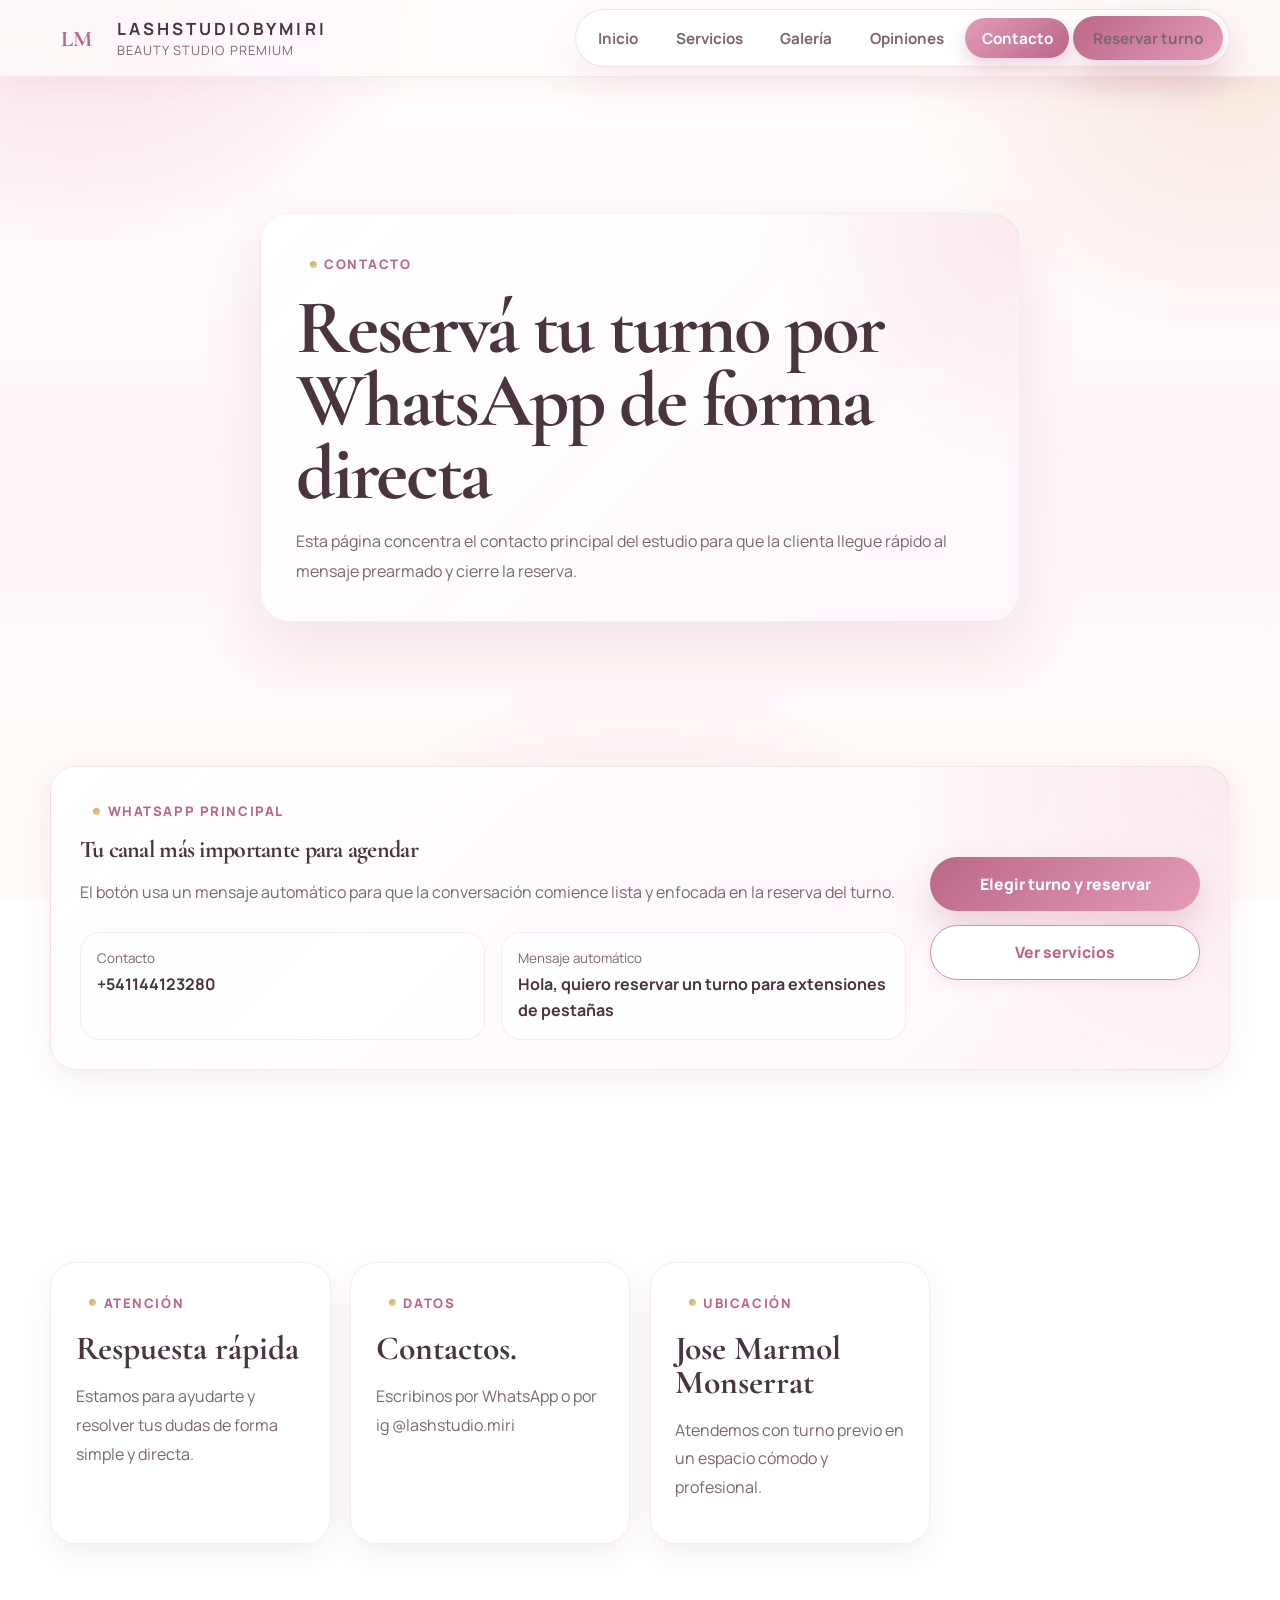
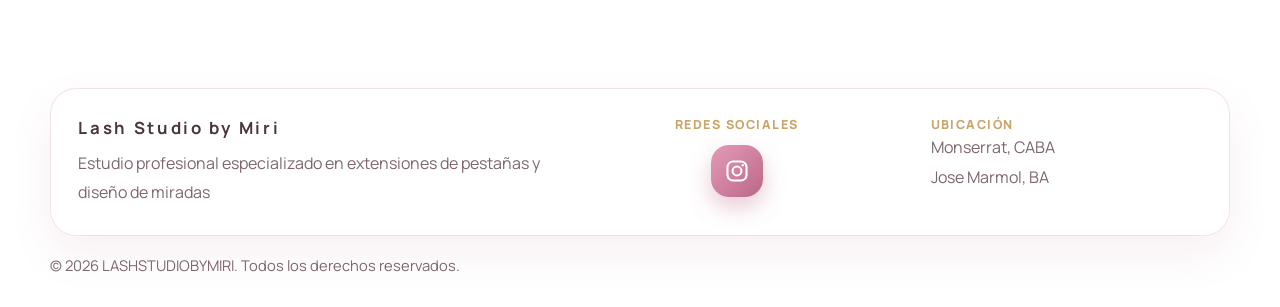
==== commit c2ee3990: "Add files via upload" ====
--- a/contacto.html
+++ b/contacto.html
@@ -8,8 +8,8 @@
   <link rel="preconnect" href="https://fonts.googleapis.com">
   <link rel="preconnect" href="https://fonts.gstatic.com" crossorigin>
   <link href="https://fonts.googleapis.com/css2?family=Cormorant+Garamond:wght@500;600;700&family=Manrope:wght@400;500;600;700;800&display=swap" rel="stylesheet">
-  <link rel="stylesheet" href="style.css?v=20260929">
-  <link rel="stylesheet" href="app.css?v=20260929">
+  <link rel="stylesheet" href="style.css?v=20261002">
+  <link rel="stylesheet" href="app.css?v=20261002">
 </head>
 <body data-page="contacto">
   <div class="site-shell">
@@ -120,6 +120,6 @@
     </footer>
   </div>
 
-  <script src="script.js?v=20260929"></script>
+  <script src="script.js?v=20261002"></script>
 </body>
 </html>
--- a/app.css
+++ b/app.css
@@ -817,3 +817,27 @@
 
 .admin-lock-status { text-transform: none; }
 .admin-lock-status::first-letter { text-transform: uppercase; }
+
+/* Celular: los botones del inicio se repiten con la barra inferior (Servicios / Reservar), se ocultan */
+@media (max-width: 860px) {
+  .hero-actions { display: none !important; }
+}
+
+/* Tarjetas del inicio: rosadas como el resto de la página, con texto oscuro legible sobre las fotos */
+.hero-highlights article,
+.hero-card-grid > div {
+  background: linear-gradient(135deg, rgba(255, 244, 248, 0.96) 0%, rgba(244, 215, 225, 0.94) 100%);
+  border: 1px solid rgba(255, 255, 255, 0.7);
+  box-shadow: 0 14px 32px rgba(120, 50, 80, 0.22);
+}
+.hero-highlights strong,
+.hero-card-grid strong { color: #49343f; }
+.hero-highlights span,
+.hero-card-grid span { color: #7a5364; }
+
+/* Logo de Instagram en la paleta de la página (rosa) */
+.social-links a.social-icon {
+  background: linear-gradient(135deg, #e39cb7 0%, #bc6788 100%);
+  box-shadow: 0 10px 22px rgba(188, 103, 136, 0.35);
+}
+.social-links a.social-icon:hover { box-shadow: 0 14px 28px rgba(188, 103, 136, 0.45); }
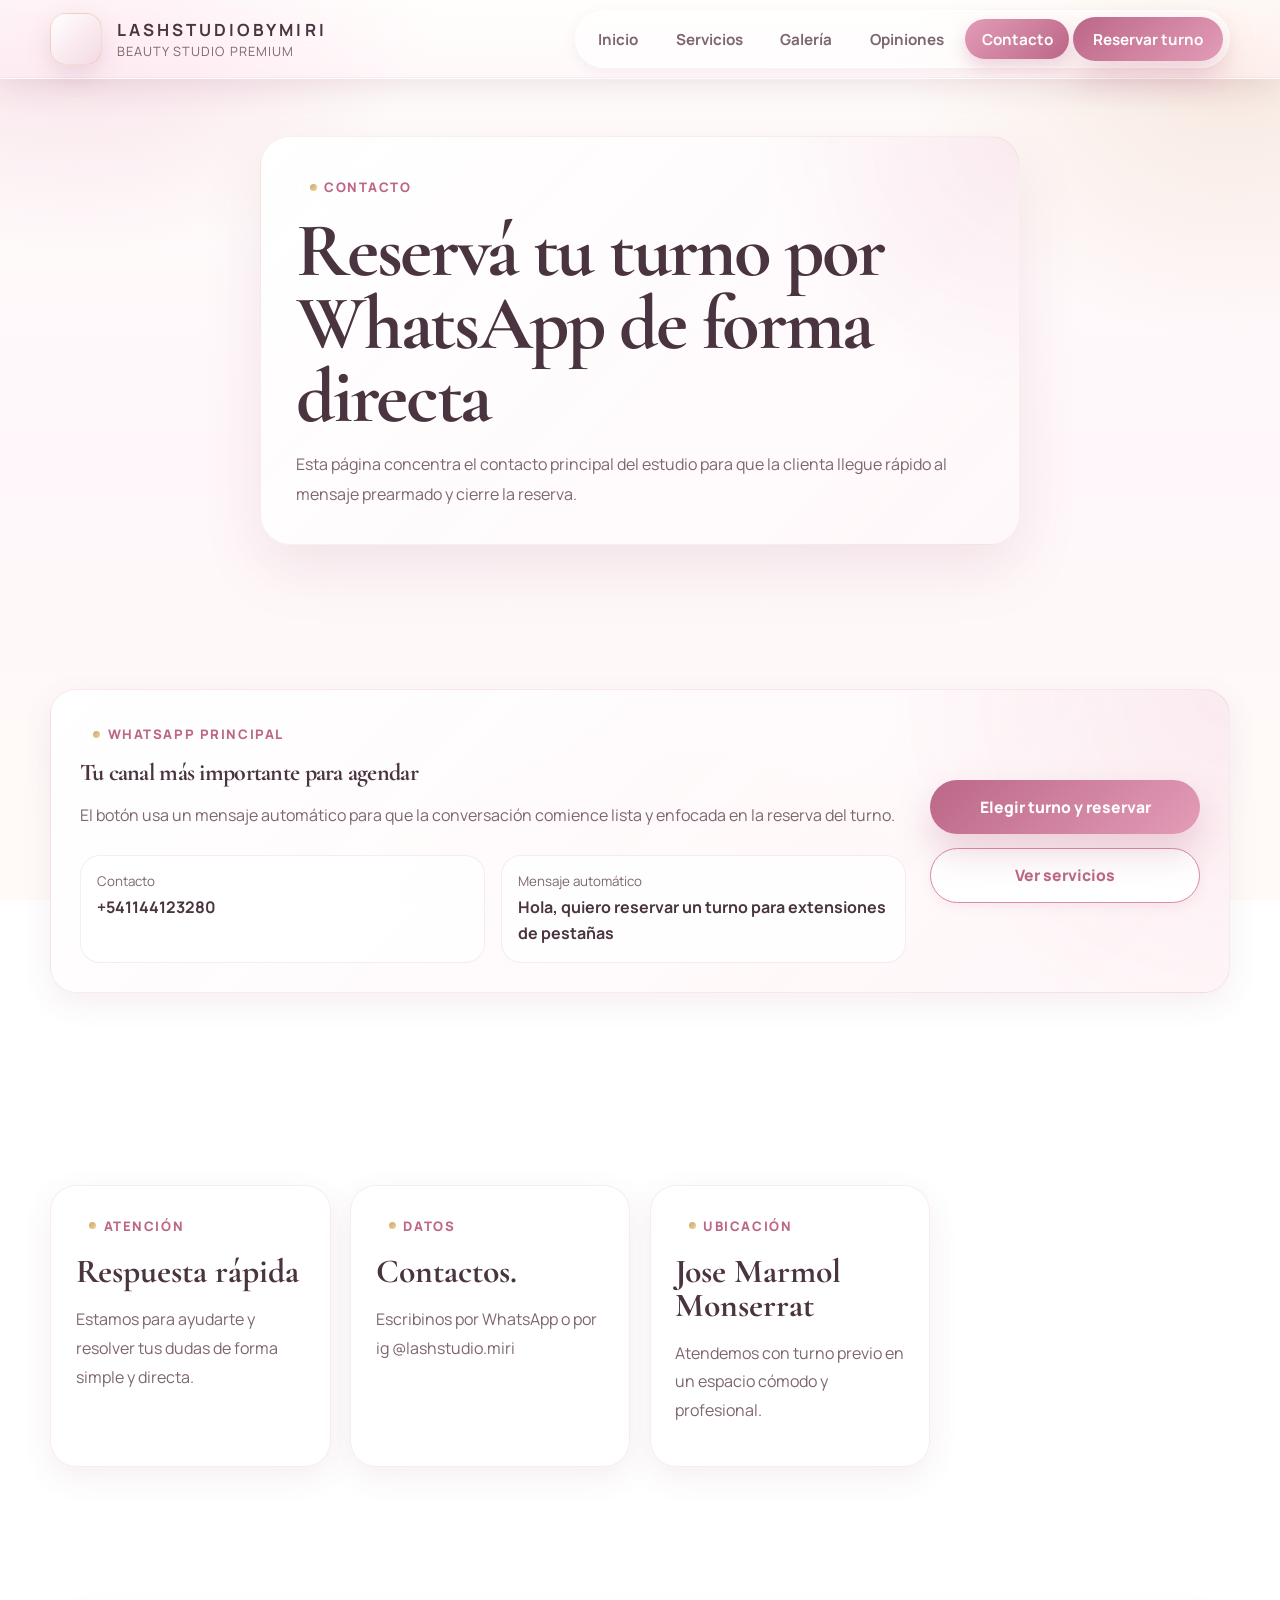
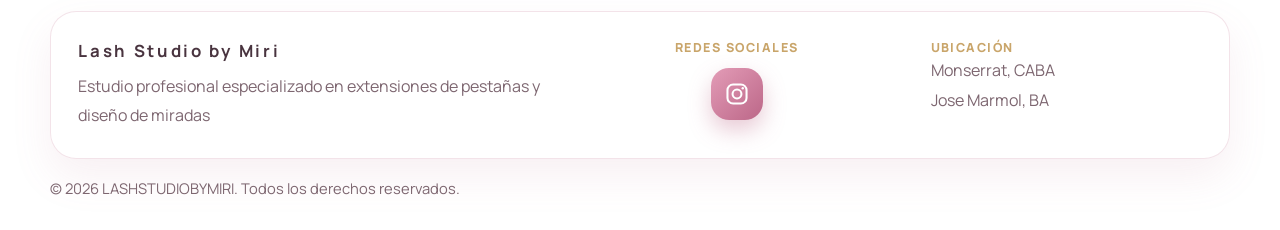
==== commit b6d440be: "Add files via upload" ====
--- a/contacto.html
+++ b/contacto.html
@@ -2,14 +2,16 @@
 <html lang="es">
 <head>
   <meta charset="UTF-8">
+  <script>(function(){var r=document.documentElement;try{if(sessionStorage.getItem("miri_splash"))r.classList.add("splash-quick");}catch(e){}setTimeout(function(){r.classList.add("is-ready","splash-off");},7000);})();</script>
   <meta name="viewport" content="width=device-width, initial-scale=1.0">
   <title>LASHSTUDIOBYMIRI | Contacto</title>
+  <link rel="icon" type="image/png" href="img/logo-m.png">
   <meta name="description" content="Contacto de LASHSTUDIOBYMIRI con WhatsApp, mensaje automático y datos editables.">
   <link rel="preconnect" href="https://fonts.googleapis.com">
   <link rel="preconnect" href="https://fonts.gstatic.com" crossorigin>
   <link href="https://fonts.googleapis.com/css2?family=Cormorant+Garamond:wght@500;600;700&family=Manrope:wght@400;500;600;700;800&display=swap" rel="stylesheet">
-  <link rel="stylesheet" href="style.css?v=20261002">
-  <link rel="stylesheet" href="app.css?v=20261002">
+  <link rel="stylesheet" href="style.css?v=20261024">
+  <link rel="stylesheet" href="app.css?v=20261024">
 </head>
 <body data-page="contacto">
   <div class="site-shell">
@@ -120,6 +122,6 @@
     </footer>
   </div>
 
-  <script src="script.js?v=20261002"></script>
+  <script src="script.js?v=20261024"></script>
 </body>
 </html>
--- a/app.css
+++ b/app.css
@@ -14,7 +14,7 @@
 html { -webkit-tap-highlight-color: transparent; }
 body { -webkit-font-smoothing: antialiased; }
 
-main { animation: appIn 0.55s cubic-bezier(0.16, 1, 0.3, 1) both; }
+main { animation: appIn 0.55s cubic-bezier(0.16, 1, 0.3, 1) backwards; }
 @keyframes appIn {
   from { opacity: 0; transform: translateY(14px); }
   to   { opacity: 1; transform: none; }
@@ -841,3 +841,281 @@
   box-shadow: 0 10px 22px rgba(188, 103, 136, 0.35);
 }
 .social-links a.social-icon:hover { box-shadow: 0 14px 28px rgba(188, 103, 136, 0.45); }
+
+/* ==========================================================================
+   Encabezado de escritorio: barra flotante de vidrio
+   ========================================================================== */
+.nav .button-primary { color: #fff; }
+
+@media (min-width: 861px) {
+  .header {
+    position: fixed;
+    top: 0; left: 0; right: 0;
+    width: 100%;
+    margin: 0;
+    border-radius: 0;
+    background: linear-gradient(180deg, rgba(255, 255, 255, 0.62) 0%, rgba(255, 244, 249, 0.42) 100%);
+    -webkit-backdrop-filter: blur(20px) saturate(1.7);
+            backdrop-filter: blur(20px) saturate(1.7);
+    border: 0;
+    border-bottom: 1px solid rgba(255, 255, 255, 0.7);
+    box-shadow: 0 8px 30px rgba(120, 50, 80, 0.12), inset 0 -1px 0 rgba(188, 103, 136, 0.08);
+    transition: background 0.3s ease, box-shadow 0.3s ease;
+  }
+  .header .header-bar { min-height: 78px; transition: min-height 0.3s ease; }
+  .header.is-scrolled {
+    background: linear-gradient(180deg, rgba(255, 252, 250, 0.86) 0%, rgba(255, 242, 247, 0.74) 100%);
+    box-shadow: 0 12px 36px rgba(120, 50, 80, 0.2), inset 0 -1px 0 rgba(188, 103, 136, 0.1);
+  }
+  .header.is-scrolled .header-bar { min-height: 64px; }
+  .header.is-scrolled .brand-mark { width: 44px; height: 44px; }
+
+  /* Menú interior más sutil, para que no se vea como una caja aparte */
+  .header .nav {
+    background: rgba(255, 255, 255, 0.5);
+    border: 1px solid rgba(255, 255, 255, 0.75);
+    box-shadow: inset 0 1px 0 rgba(255, 255, 255, 0.9), 0 4px 14px rgba(146, 82, 106, 0.08);
+  }
+}
+
+/* En la barra móvil también, un poco de vidrio y sombra al bajar */
+@media (max-width: 860px) {
+  .header.is-scrolled { box-shadow: 0 8px 28px rgba(120, 50, 80, 0.16); }
+}
+
+/* ==========================================================================
+   MOVIMIENTO — animaciones livianas (solo transform/opacity, sin librerías)
+   Se apagan con "reducir movimiento" del sistema.
+   ========================================================================== */
+
+
+
+@media (prefers-reduced-motion: no-preference) {
+
+
+
+  /* ---------- Aparición al bajar (escalonada) ---------- */
+  .reveal.is-visible { animation: revealUp 0.75s cubic-bezier(0.2, 0.8, 0.2, 1) backwards; animation-delay: calc(var(--i, 0) * 80ms); }
+  @keyframes revealUp { from { opacity: 0; transform: translateY(34px) scale(0.98); } to { opacity: 1; transform: none; } }
+
+  /* ---------- Inicio: entrada del texto y zoom lento del collage (solo escritorio) ---------- */
+  .hero-copy.is-visible .eyebrow,
+  .hero-copy.is-visible h1,
+  .hero-copy.is-visible .hero-lead,
+  .hero-copy.is-visible .hero-actions { animation: revealUp 0.8s cubic-bezier(0.2, 0.8, 0.2, 1) backwards; }
+  .hero-copy.is-visible h1 { animation-delay: 0.12s; }
+  .hero-copy.is-visible .hero-lead { animation-delay: 0.24s; }
+  .hero-copy.is-visible .hero-actions { animation-delay: 0.36s; }
+
+  @media (min-width: 861px) {
+    .hero-collage { animation: heroZoom 30s ease-in-out infinite alternate; will-change: transform; }
+    @keyframes heroZoom { from { transform: scale(1); } to { transform: scale(1.07); } }
+  }
+
+  /* ---------- Botones: brillo que cruza al pasar el mouse / al tocar ---------- */
+  .button-primary { position: relative; overflow: hidden; }
+  .button-primary::after {
+    content: ""; position: absolute; top: 0; bottom: 0; left: -60%; width: 40%;
+    background: linear-gradient(100deg, rgba(255, 255, 255, 0) 0%, rgba(255, 255, 255, 0.45) 50%, rgba(255, 255, 255, 0) 100%);
+    transform: translateX(0) skewX(-20deg);
+    pointer-events: none;
+  }
+  .button-primary:hover::after { transform: translateX(420%) skewX(-20deg); transition: transform 0.8s ease; }
+  /* Brillo suave y periódico en el botón principal del inicio */
+  .hero-actions .button-primary::after { animation: shineLoop 6s ease-in-out 2s infinite; }
+  @keyframes shineLoop { 0%, 70% { transform: translateX(0) skewX(-20deg); } 100% { transform: translateX(420%) skewX(-20deg); } }
+
+  /* Precio y etiquetas: pequeño "latido" al pasar por la tarjeta */
+  .service-card:hover .service-price { animation: pricePop 0.5s ease; }
+  @keyframes pricePop { 40% { transform: scale(1.1); } }
+  .gallery-item img { transition: transform 0.6s ease; }
+  .gallery-item:hover img { transform: scale(1.06); }
+
+  /* Logo de la marca y de Instagram */
+  .brand-mark { transition: transform 0.4s ease; }
+  .brand:hover .brand-mark { transform: rotate(-6deg) scale(1.06); }
+
+  /* ---------- Barra inferior (celular) ---------- */
+  @media (max-width: 860px) {
+    .tabbar { animation: tabIn 0.7s cubic-bezier(0.2, 0.8, 0.2, 1) 0.25s backwards; }
+    @keyframes tabIn { from { transform: translateY(120%); opacity: 0; } to { transform: none; opacity: 1; } }
+    .tabbar a.active .tab-ico { animation: tabPop 0.5s cubic-bezier(0.2, 0.9, 0.3, 1.4) 0.6s backwards; }
+    @keyframes tabPop { from { transform: scale(0.6); } to { transform: scale(1); } }
+  }
+
+  /* ---------- Reservas: calendario, horarios y resumen ---------- */
+  #calendarGrid.cal-enter .calendar-day { animation: dayPop 0.5s cubic-bezier(0.2, 0.9, 0.3, 1.2) backwards; animation-delay: calc(var(--d, 0) * 24ms); }
+  @keyframes dayPop { from { opacity: 0; transform: translateY(18px) scale(0.85); } to { opacity: 1; transform: none; } }
+
+  .slots-grid.slots-enter .slot-button { animation: chipIn 0.4s cubic-bezier(0.2, 0.9, 0.3, 1.2) backwards; animation-delay: calc(var(--s, 0) * 45ms); }
+  @keyframes chipIn { from { opacity: 0; transform: scale(0.8) translateY(8px); } to { opacity: 1; transform: none; } }
+
+  #bookingCalendar:not([style*="display: none"]) .calendar-wrapper,
+  .slots-wrapper, .booking-summary { animation: sheetUp 0.5s cubic-bezier(0.2, 0.8, 0.2, 1) backwards; }
+  @keyframes sheetUp { from { opacity: 0; transform: translateY(24px); } to { opacity: 1; transform: none; } }
+
+  .calendar-day.selected, .slot-button.selected { animation: selectPulse 0.45s cubic-bezier(0.2, 0.9, 0.3, 1.4); }
+  @keyframes selectPulse { 0% { transform: scale(0.9); } 60% { transform: scale(1.1); } }
+
+
+  /* ---------- Panel de administración ---------- */
+  .admin-overlay[style*="flex"] { animation: fadeIn 0.25s ease both; }
+  .admin-overlay[style*="flex"] .admin-modal { animation: modalUp 0.4s cubic-bezier(0.2, 0.9, 0.3, 1) both; }
+  @keyframes fadeIn { from { opacity: 0; } to { opacity: 1; } }
+  @keyframes modalUp { from { opacity: 0; transform: translateY(40px) scale(0.98); } to { opacity: 1; transform: none; } }
+  .admin-booking { animation: revealUp 0.4s ease backwards; }
+}
+
+/* En pantallas táctiles el "hover" no existe: no dejar estados pegados */
+@media (hover: none) {
+  .button-primary:hover::after { transform: translateX(0) skewX(-20deg); transition: none; }
+}
+
+/* ==========================================================================
+   LOGO DE LA MARCA (monograma "M" en el encabezado, logo completo en la carga)
+   Se aplica por CSS: el texto "LM" queda oculto y no se pisa con los cambios guardados.
+   ========================================================================== */
+.brand-mark {
+  font-size: 0 !important;
+  color: transparent !important;
+  background:
+    url("img/logo-m.png") calc(50% - 3.6px) calc(50% + 0.6px) / 68% no-repeat,
+    linear-gradient(135deg, rgba(255, 255, 255, 0.95), rgba(244, 215, 225, 0.9)) !important;
+}
+
+
+
+/* El sitio borra el fondo de todo lo "editable"; el logo necesita conservar el suyo */
+body:not(.editing-mode) .brand .brand-mark[contenteditable] {
+  background:
+    url("img/logo-m.png") calc(50% - 3.6px) calc(50% + 0.6px) / 68% no-repeat,
+    linear-gradient(135deg, rgba(255, 255, 255, 0.95), rgba(244, 215, 225, 0.9)) !important;
+  border: 1px solid rgba(201, 165, 106, 0.28) !important;
+  box-shadow: 0 10px 24px rgba(146, 82, 106, 0.16) !important;
+}
+
+
+/* ==========================================================================
+   PANTALLA DE CARGA (cada vez que se abre o se cambia de página)
+   html::before = cortina negra · html::after = logo
+   Entrada: el logo aparece con un fundido suave que lo enfoca y una leve respiración.
+   Salida: el logo se agranda y se desvanece mientras la cortina negra se desvanece pareja
+   y deja ver la página.
+   ========================================================================== */
+html::before, html::after { content: ""; position: fixed; pointer-events: none; }
+html::before { inset: 0; z-index: 99998; background: #141414; }
+html::after {
+  z-index: 99999; left: 50%; top: 50%;
+  width: min(54vw, 240px); aspect-ratio: 261 / 224;
+  transform: translate(-50%, -50%);
+  background: url("img/logo.png") center / contain no-repeat;
+  filter: drop-shadow(0 0 22px rgba(205, 120, 178, 0.35));
+}
+
+/* Sin animaciones (o si el sistema pide menos movimiento): simple fundido */
+html.is-ready::before, html.is-ready::after { opacity: 0; visibility: hidden; transition: opacity 0.4s ease, visibility 0s linear 0.4s; }
+html.splash-off::before, html.splash-off::after { display: none; }
+
+@media (prefers-reduced-motion: no-preference) {
+  /* Entrada */
+  html:not(.is-ready)::after {
+    animation: logoIn 0.9s cubic-bezier(0.2, 0.8, 0.2, 1) both, logoBreath 2.4s ease-in-out 0.9s infinite;
+  }
+  /* Entrada sutil: aparece desenfocada y un poco más chica, y se enfoca */
+  @keyframes logoIn {
+    from { opacity: 0; transform: translate(-50%, -50%) scale(0.93); filter: blur(9px) drop-shadow(0 0 22px rgba(205, 120, 178, 0.35)); }
+    to   { opacity: 1; transform: translate(-50%, -50%) scale(1);    filter: blur(0)   drop-shadow(0 0 22px rgba(205, 120, 178, 0.35)); }
+  }
+  /* Respiración suave mientras espera los datos (solo opacity: barato) */
+  @keyframes logoBreath { 0%, 100% { opacity: 1; } 50% { opacity: 0.78; } }
+
+  /* Salida */
+  html.is-ready::after {
+    opacity: 1; visibility: visible; transition: none;
+    animation: logoOut 0.6s cubic-bezier(0.5, 0, 0.75, 0) forwards;
+  }
+  html.is-ready::before {
+    opacity: 1; visibility: visible; transition: none;
+    animation: curtainFade 0.6s ease 0.2s forwards;
+  }
+  html.splash-quick.is-ready::after  { animation-duration: 0.4s; }
+  html.splash-quick.is-ready::before { animation-duration: 0.4s; animation-delay: 0.08s; }
+  @keyframes logoOut { to { opacity: 0; transform: translate(-50%, -50%) scale(1.35); filter: blur(6px); } }
+  /* Desvanecido parejo (sin abrirse desde las esquinas, que dejaba ver bordes claros) */
+  @keyframes curtainFade { from { opacity: 1; } to { opacity: 0; } }
+}
+
+
+/* ==========================================================================
+   INICIO — fondo rosa con dibujitos de pestañas, labios y flores (img/hero-fondo.jpg)
+   Texto oscuro y tarjetas blancas para que se lea bien.
+   Para volver a las fotos: en index.html quitar "hero-pink" del <section class="hero">
+   y "hero-soft" del <div class="hero-collage">.
+   ========================================================================== */
+.hero-pink { background: #fbd9e2; }
+
+.hero-collage.hero-soft {
+  display: block;
+  animation: none !important;
+  background:
+    linear-gradient(90deg, rgba(255, 247, 251, 0.5) 0%, rgba(255, 247, 251, 0.22) 50%, rgba(255, 247, 251, 0.05) 100%),
+    url("img/hero-fondo.jpg") center / cover no-repeat,
+    #fbd9e2;
+}
+.hero-pink .hero-overlay { display: none; }
+.hero-pink::after { display: none; }
+
+/* Texto oscuro sobre el rosa */
+.hero-pink .hero-copy { color: #3f2a35; }
+.hero-pink .hero-copy .eyebrow { color: #a24f73; background: rgba(255, 255, 255, 0.75); border-color: rgba(255, 255, 255, 0.9); }
+.hero-pink .hero-copy h1 { color: #3f2a35; text-shadow: 0 2px 18px rgba(255, 255, 255, 0.55); }
+.hero-pink .hero-lead { color: #5d3d4c; }
+
+/* Tarjetas blancas y "vidrio" sobre el fondo rosa */
+.hero-pink .hero-highlights article,
+.hero-pink .hero-card-grid > div {
+  background: rgba(255, 255, 255, 0.78);
+  border: 1px solid rgba(255, 255, 255, 0.95);
+  box-shadow: 0 12px 28px rgba(160, 70, 105, 0.18);
+}
+.hero-pink .hero-highlights strong, .hero-pink .hero-card-grid strong { color: #3f2a35; }
+.hero-pink .hero-highlights span, .hero-pink .hero-card-grid span { color: #6c4a59; }
+.hero-pink .hero-card { background: rgba(255, 255, 255, 0.62); border: 1px solid rgba(255, 255, 255, 0.9); }
+
+/* Botón secundario legible sobre rosa */
+.hero-pink .hero-actions .button-secondary { background: rgba(255, 255, 255, 0.9) !important; }
+
+/* Celular: la imagen se repite hacia abajo para que los dibujos no se agranden */
+@media (max-width: 860px) {
+  .hero-collage.hero-soft {
+    background:
+      linear-gradient(180deg, rgba(255, 247, 251, 0.38) 0%, rgba(255, 247, 251, 0.18) 100%),
+      url("img/hero-fondo.jpg") center top / auto 640px repeat-y,
+      #fbd9e2;
+  }
+}
+
+/* ==========================================================================
+   Encabezado en celular: barra de vidrio flotante (antes era un bloque blanco duro)
+   ========================================================================== */
+@media (max-width: 860px) {
+  .header {
+    top: calc(8px + env(safe-area-inset-top)) !important;
+    left: 10px !important; right: 10px !important;
+    width: auto !important;
+    padding-top: 0 !important;
+    border-radius: 24px !important;
+    background: linear-gradient(135deg, rgba(255, 255, 255, 0.55) 0%, rgba(255, 238, 245, 0.4) 100%) !important;
+    -webkit-backdrop-filter: blur(20px) saturate(1.7) !important;
+            backdrop-filter: blur(20px) saturate(1.7) !important;
+    border: 1px solid rgba(255, 255, 255, 0.75) !important;
+    box-shadow: 0 10px 30px rgba(120, 50, 80, 0.16), inset 0 1px 0 rgba(255, 255, 255, 0.85) !important;
+    transition: background 0.3s ease, box-shadow 0.3s ease;
+  }
+  .header .header-bar { min-height: 58px; padding: 0 0.9rem; }
+  .header .brand-mark { width: 40px; height: 40px; }
+  .header.is-scrolled {
+    background: linear-gradient(135deg, rgba(255, 252, 250, 0.82) 0%, rgba(255, 240, 246, 0.7) 100%) !important;
+    box-shadow: 0 14px 34px rgba(120, 50, 80, 0.22), inset 0 1px 0 rgba(255, 255, 255, 0.9) !important;
+  }
+}
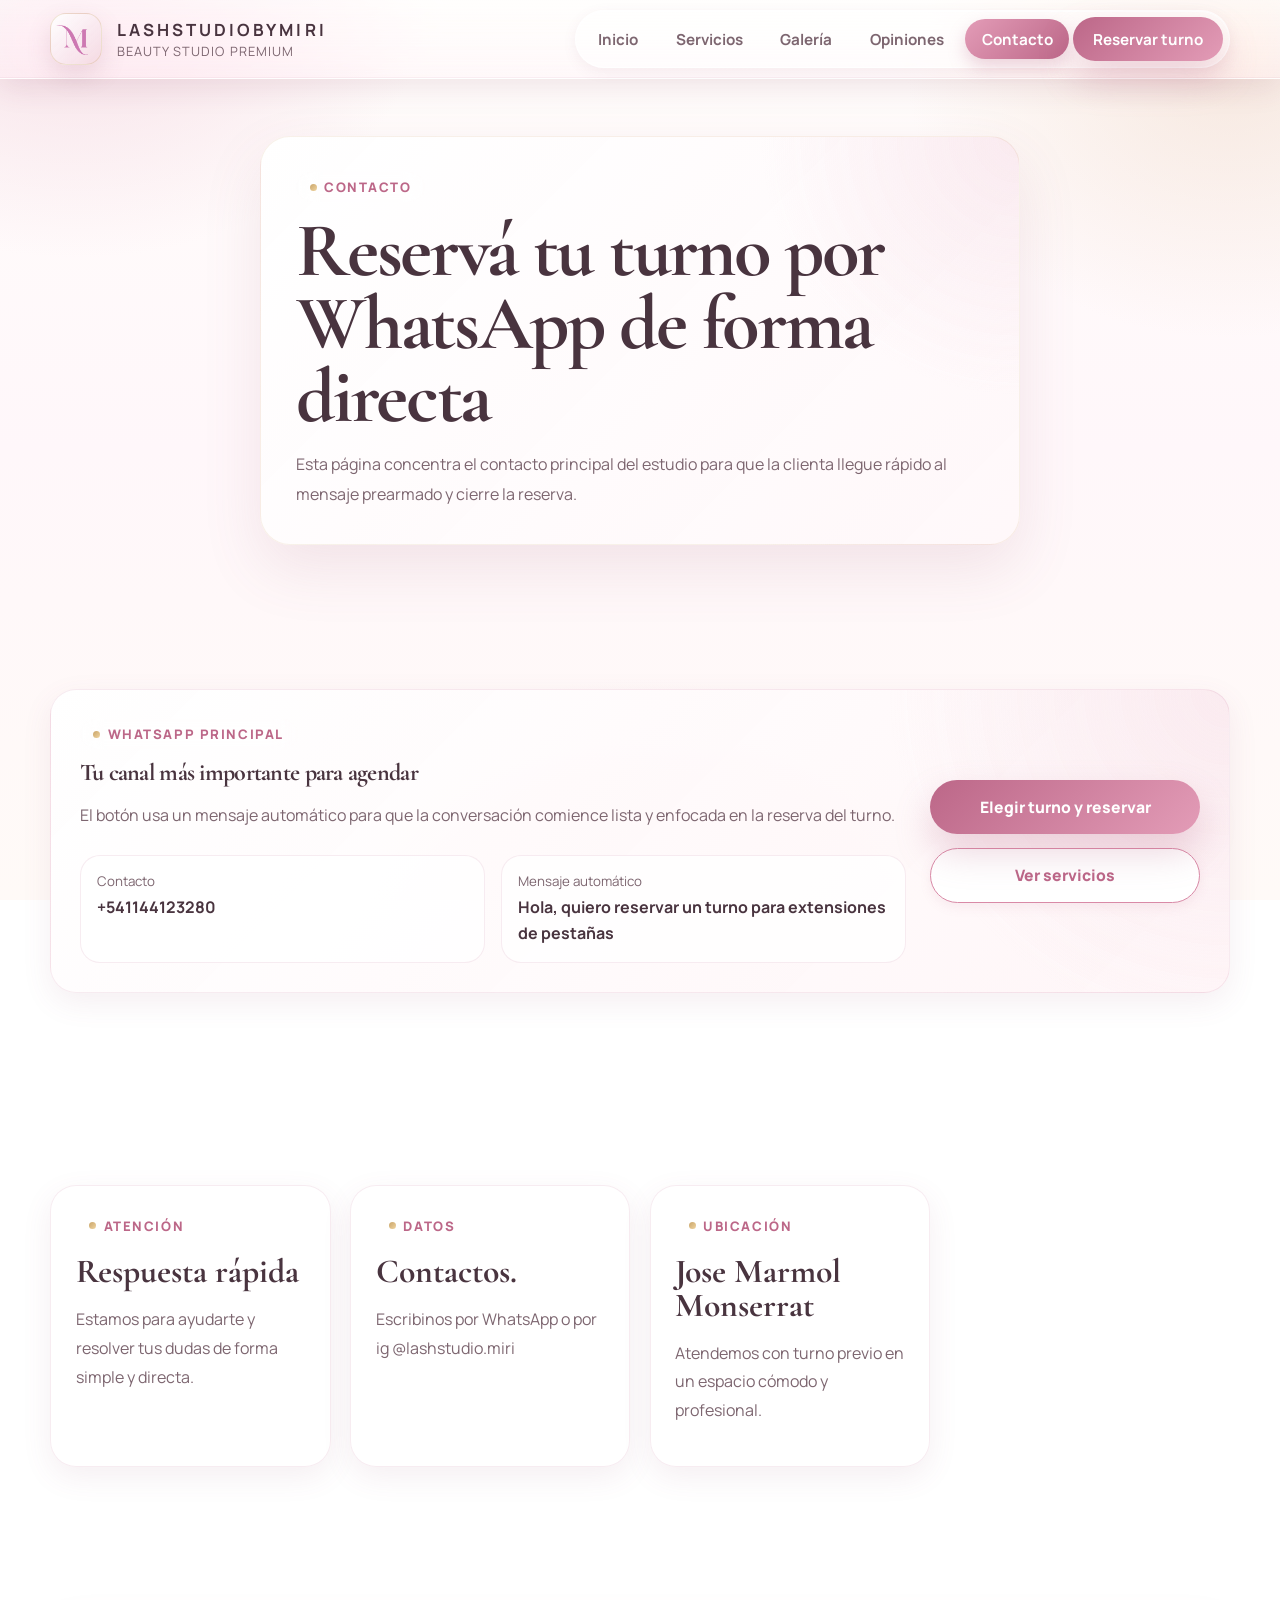
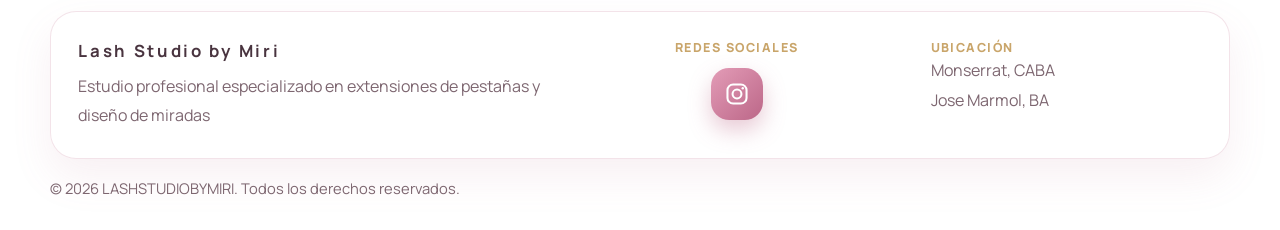
==== commit 88622701: "Add files via upload" ====
--- a/contacto.html
+++ b/contacto.html
@@ -10,8 +10,8 @@
   <link rel="preconnect" href="https://fonts.googleapis.com">
   <link rel="preconnect" href="https://fonts.gstatic.com" crossorigin>
   <link href="https://fonts.googleapis.com/css2?family=Cormorant+Garamond:wght@500;600;700&family=Manrope:wght@400;500;600;700;800&display=swap" rel="stylesheet">
-  <link rel="stylesheet" href="style.css?v=20261024">
-  <link rel="stylesheet" href="app.css?v=20261024">
+  <link rel="stylesheet" href="style.css?v=20261025">
+  <link rel="stylesheet" href="app.css?v=20261025">
 </head>
 <body data-page="contacto">
   <div class="site-shell">
@@ -122,6 +122,6 @@
     </footer>
   </div>
 
-  <script src="script.js?v=20261024"></script>
+  <script src="script.js?v=20261025"></script>
 </body>
 </html>
--- a/app.css
+++ b/app.css
@@ -1119,3 +1119,9 @@
     box-shadow: 0 14px 34px rgba(120, 50, 80, 0.22), inset 0 1px 0 rgba(255, 255, 255, 0.9) !important;
   }
 }
+
+/* Celular: separar el texto de presentación de las tarjetas blancas (antes quedaban pegados) */
+@media (max-width: 860px) {
+  .hero-pink .hero-lead { margin-bottom: 1.6rem; }
+  .hero-pink .hero-highlights { margin-top: 1.6rem; }
+}
